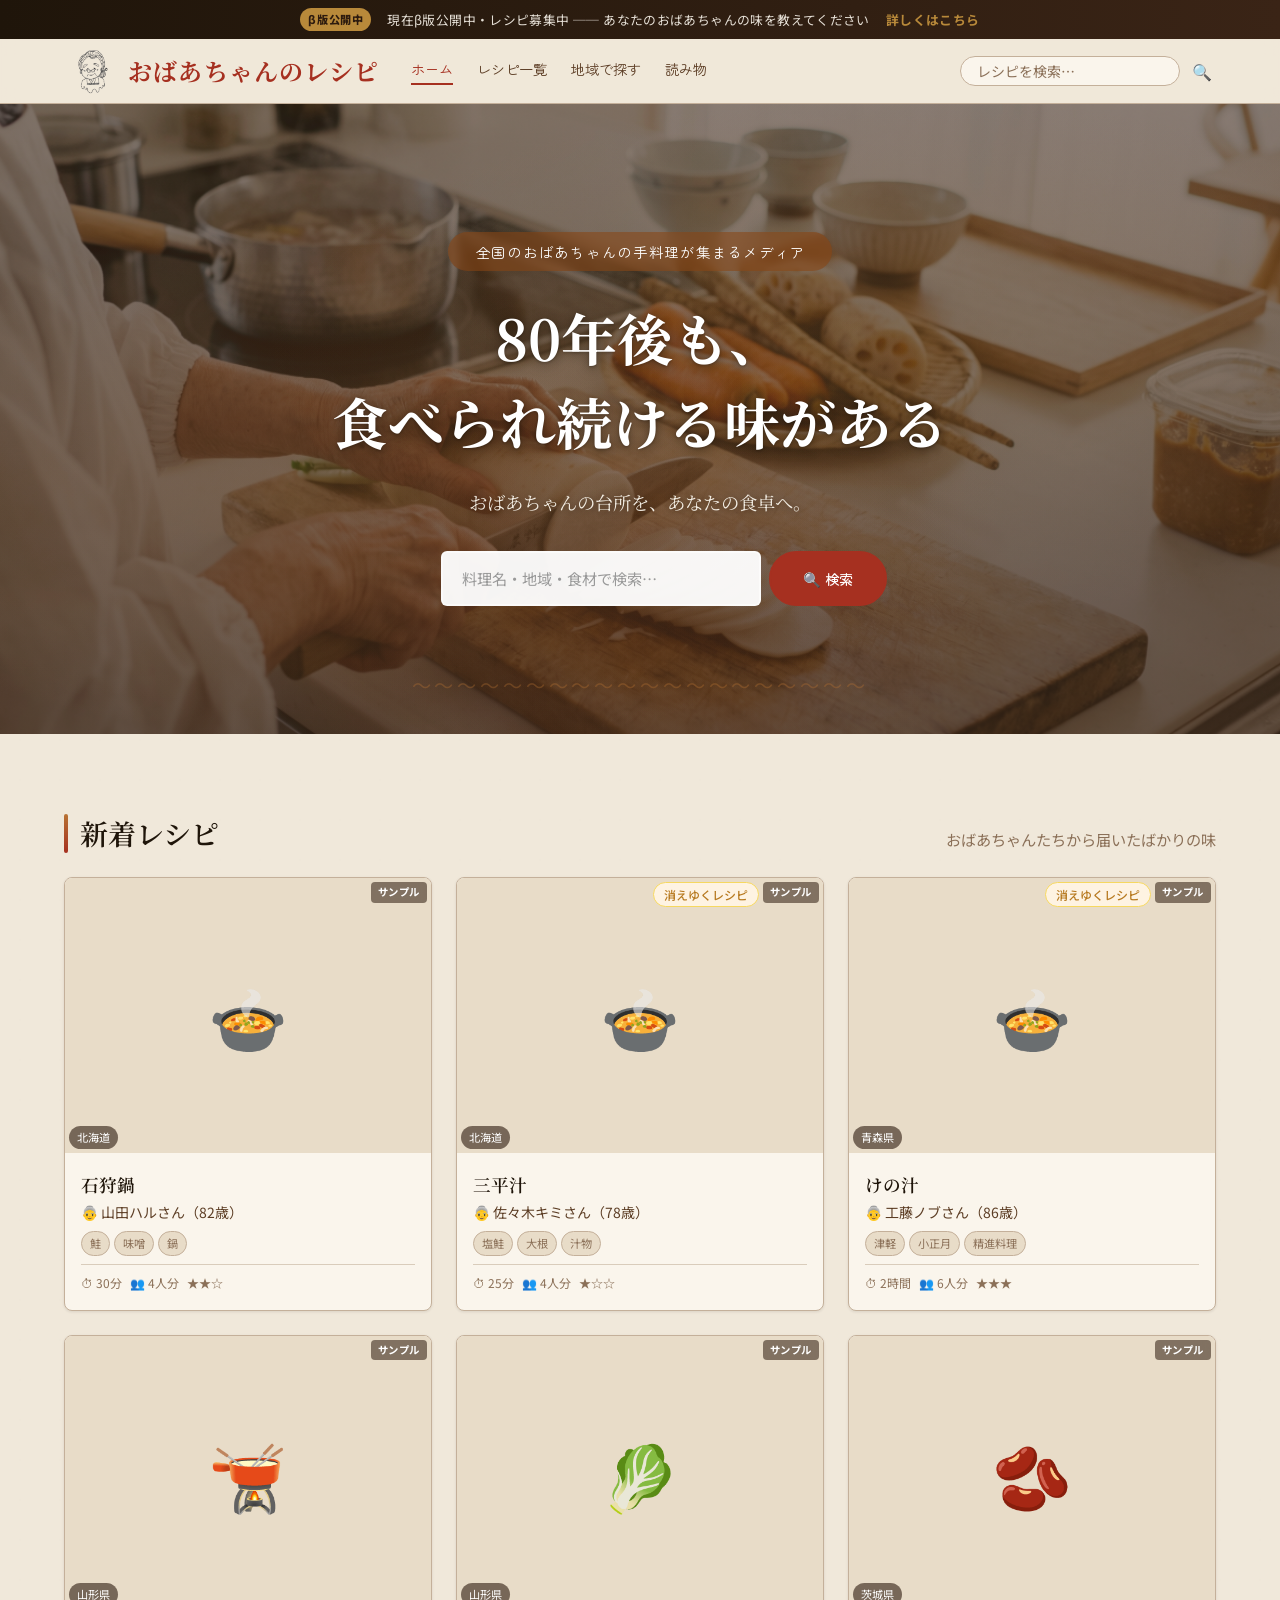
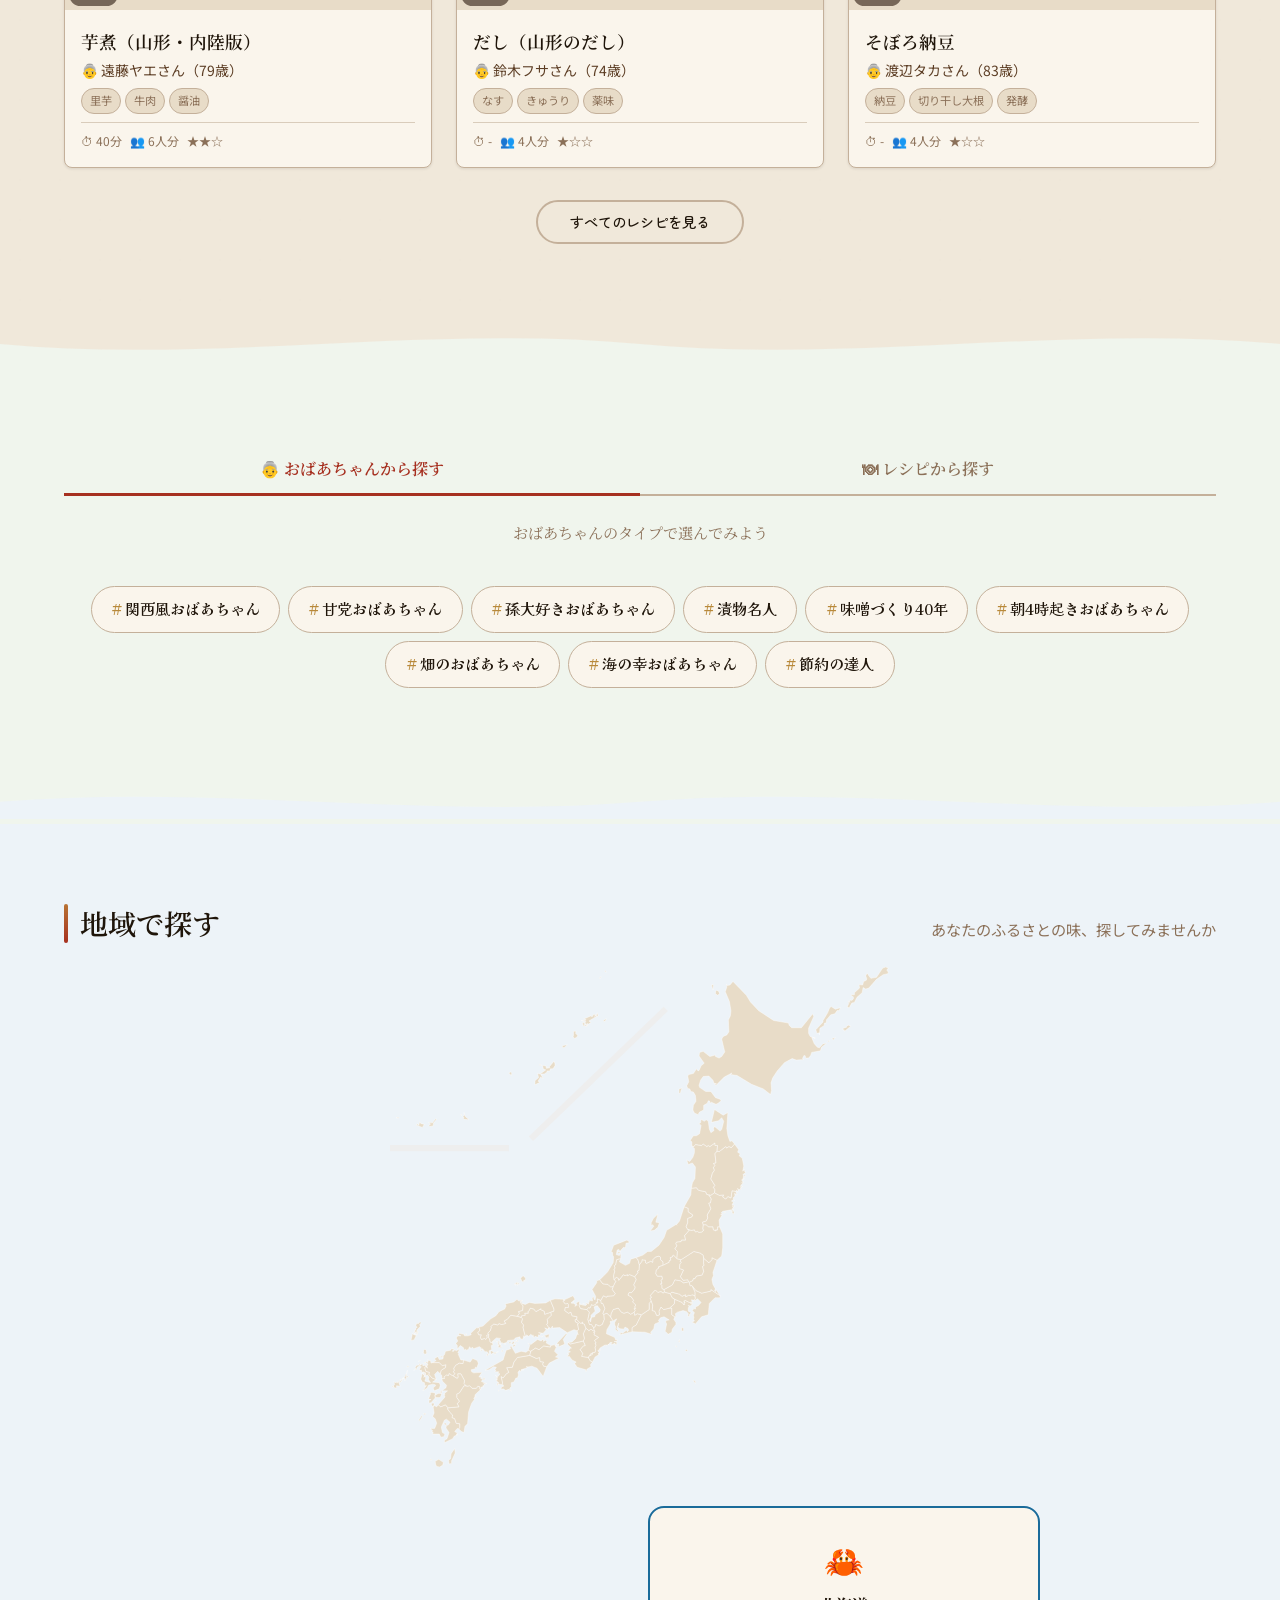
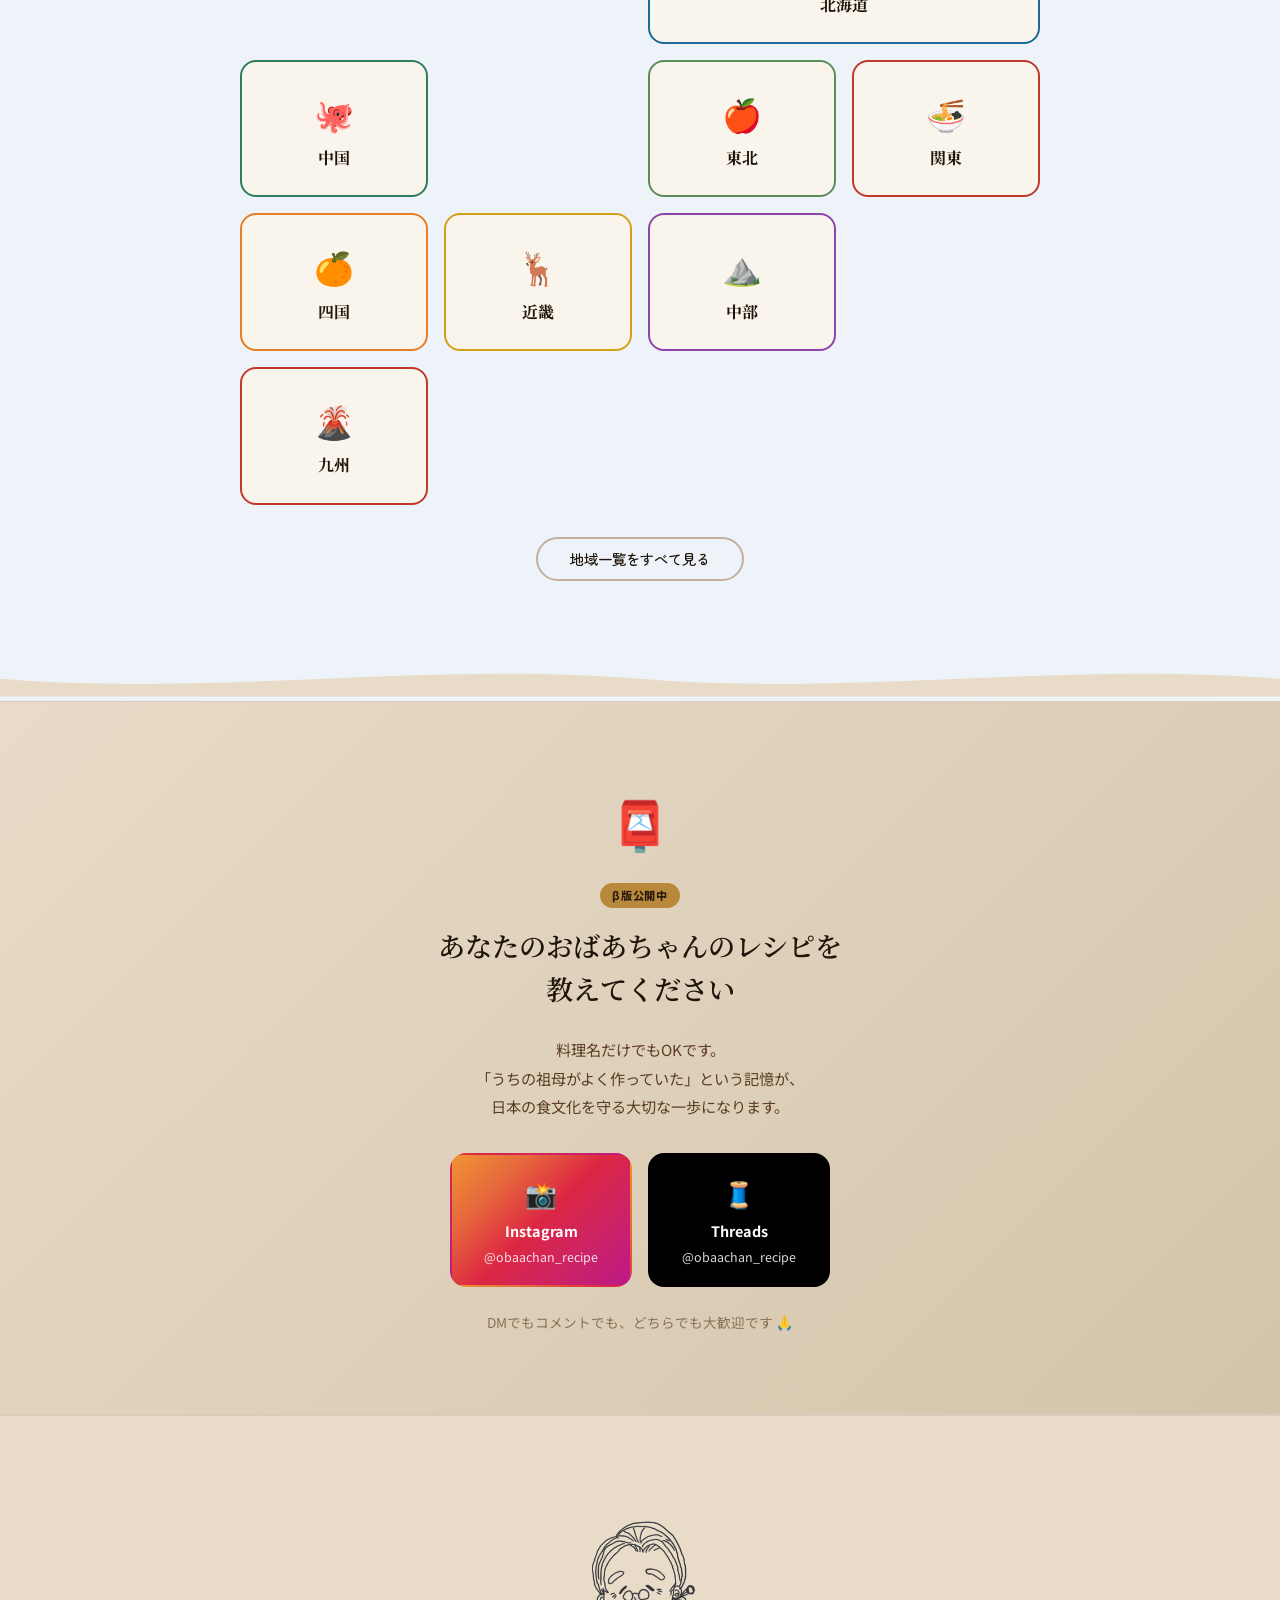
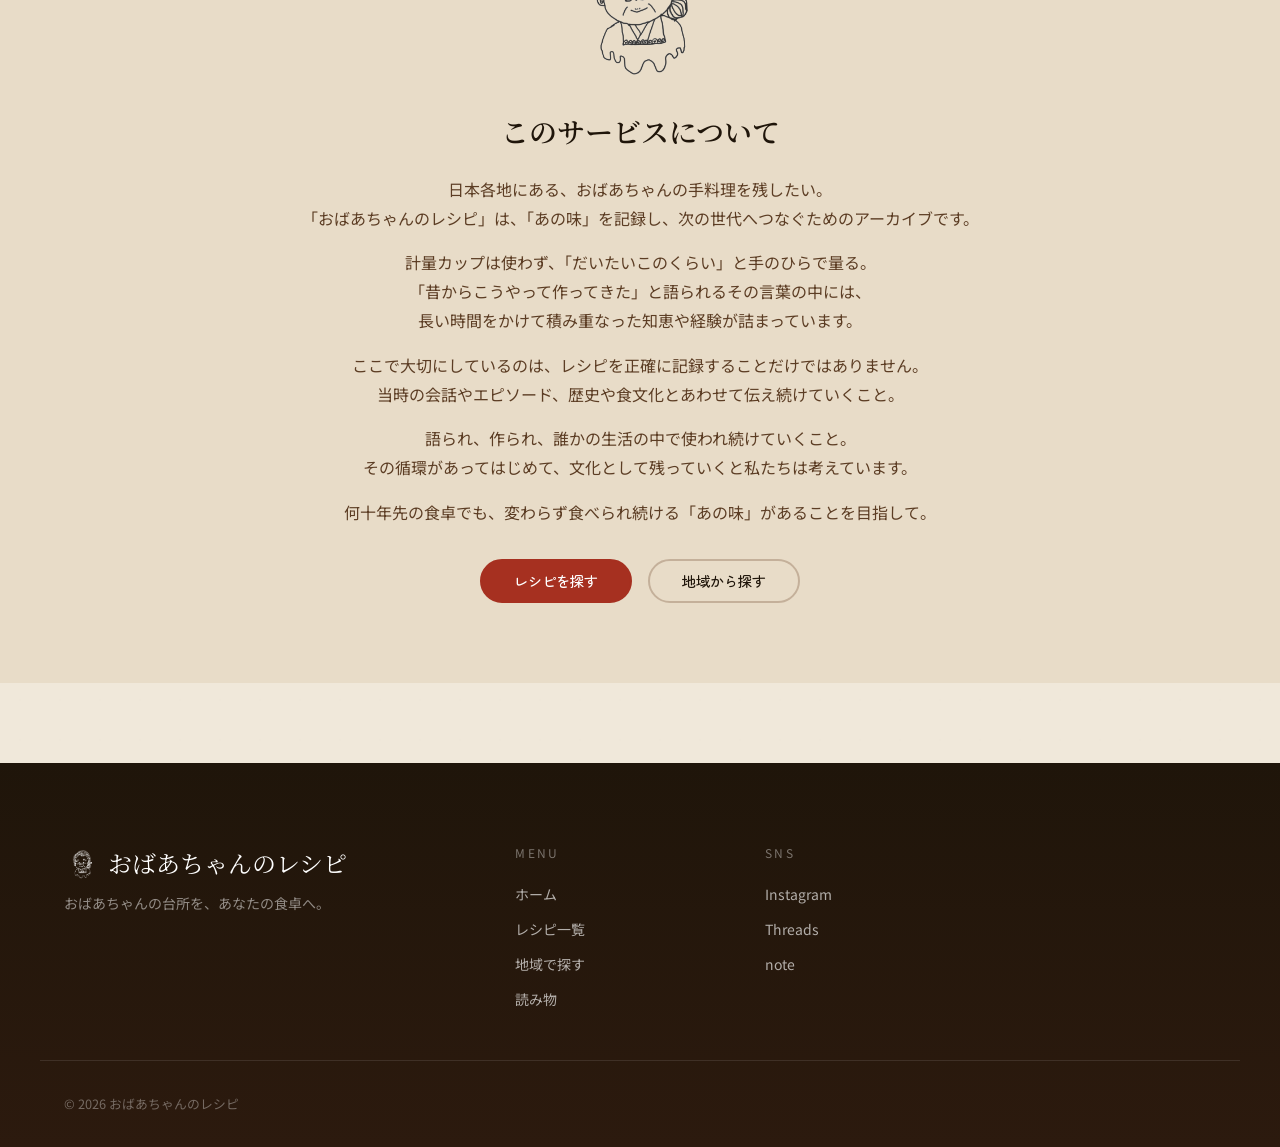
==== index.html @ 4ac9a80b "Update hero copy, OGP meta, favicon, and footer - Hero: new tagline, title, and lead text - Improved" ====
<!DOCTYPE html>
<html lang="ja">
<head>
  <meta charset="UTF-8" />
  <meta name="viewport" content="width=device-width, initial-scale=1.0" />
  <title>おばあちゃんのレシピ | おばあちゃんの台所を、あなたの食卓へ。</title>

  <!-- ファビコン（絵文字） -->
  <link rel="icon" type="image/png" href="assets/images/grandma-icon.png" />

  <!-- SEO メタタグ -->
  <meta name="description" content="全国のおばあちゃんの手料理が集まるメディア。おばあちゃんの台所を、あなたの食卓へ。" />
  <meta name="keywords" content="おばあちゃんのレシピ,郷土料理,伝統料理,家庭料理,日本料理,レシピ,石狩鍋,いも煮,じぶ煮" />
  <meta name="author" content="おばあちゃんのレシピ" />
  <link rel="canonical" href="https://www.obaachan-recipe.com/" />

  <!-- OGP メタタグ -->
  <meta property="og:title" content="おばあちゃんのレシピ | おばあちゃんの台所を、あなたの食卓へ。" />
  <meta property="og:description" content="全国のおばあちゃんの手料理が集まるメディア" />
  <meta property="og:type" content="website" />
  <meta property="og:url" content="https://www.obaachan-recipe.com/" />
  <meta property="og:locale" content="ja_JP" />
  <meta property="og:site_name" content="おばあちゃんのレシピ" />

  <!-- Twitter Card -->
  <meta name="twitter:card" content="summary_large_image" />
  <meta name="twitter:title" content="おばあちゃんのレシピ | おばあちゃんの台所を、あなたの食卓へ。" />
  <meta name="twitter:description" content="全国のおばあちゃんの手料理が集まるメディア" />
  <meta name="twitter:site" content="@obaachan_recipe" />

  <!-- Google Search Console 確認タグ -->
  <meta name="google-site-verification" content="o8CGRwi6p8d6FL8x-uHhxRCxZVuSK3pnas4yYmXAnJY" />

  <!-- Google Analytics (GA4) -->
  <script async src="https://www.googletagmanager.com/gtag/js?id=G-EVYD2MEX67"></script>
  <script>
    window.dataLayer = window.dataLayer || [];
    function gtag(){dataLayer.push(arguments);}
    gtag('js', new Date());
    gtag('config', 'G-EVYD2MEX67');
  </script>

  <!-- Google Fonts -->
  <link rel="preconnect" href="https://fonts.googleapis.com" />
  <link rel="preconnect" href="https://fonts.gstatic.com" crossorigin />
  <link
    href="https://fonts.googleapis.com/css2?family=Noto+Sans+JP:wght@300;400;500;700&family=Noto+Serif+JP:wght@400;600;700&family=Kaisei+Tokumin:wght@400;700&family=Zen+Maru+Gothic:wght@400;500;700&display=swap"
    rel="stylesheet"
  />

  <!-- スタイルシート -->
  <link rel="stylesheet" href="styles.css?v=20260326" />
</head>
<body>

  <!-- ローディング表示 -->
  <div id="loading">
    <div class="loading__icon">🍱</div>
    <p>おばあちゃんの台所から、届けます。</p>
  </div>

  <!-- SPAマウントポイント -->
  <div id="app"></div>

  <!-- アプリケーション -->
  <script type="module" src="app.js?v=20260324"></script>

</body>
</html>
---- styles.css ----
/* ============================================================
   おばあちゃんのレシピ — styles.css
   和風テーマ 完全スタイルシート
   ============================================================ */

/* ============================================================
   CSS カスタムプロパティ
   ============================================================ */
:root {
  /* カラーパレット */
  --color-bg-base:       #F0E8DA; /* 温かい羊皮紙色 */
  --color-bg-warm:       #E8DCC8; /* トースト色 */
  --color-bg-card:       #FAF5EC; /* 温かいアイボリー */
  --color-text-primary:  #1F150A; /* 深い茶黒 */
  --color-text-secondary:#5C3D24; /* 深い茶色 */
  --color-text-muted:    #8B7058; /* 温かいミュート */
  --color-accent-red:    #A63020; /* 深い弁柄色 */
  --color-accent-gold:   #B8893A; /* 銅色寄りのゴールド */
  --color-accent-green:  #4A6B3E; /* 深い若竹色 */
  --color-border:        #C4B09A; /* 温かいボーダー */
  --color-divider:       #D9CCBB; /* 温かいディバイダー */
  --color-copper:        #B87333; /* 銅鍋のアクセント色 */
  --color-bg-dark:       #3A2416; /* 木目ダークトーン */

  /* タイポグラフィ */
  --font-serif: 'Noto Serif JP', serif;
  --font-sans:  'Noto Sans JP', sans-serif;
  --font-hand:  'Kaisei Tokumin', serif;
  --font-round: 'Zen Maru Gothic', sans-serif;

  /* スペーシング */
  --space-xs:  0.25rem;
  --space-sm:  0.5rem;
  --space-md:  1rem;
  --space-lg:  1.5rem;
  --space-xl:  2rem;
  --space-2xl: 3rem;
  --space-3xl: 5rem;

  /* シャドウ */
  --shadow-sm: 0 1px 3px rgba(31, 21, 10, 0.10);
  --shadow-md: 0 4px 12px rgba(31, 21, 10, 0.15);
  --shadow-lg: 0 8px 24px rgba(31, 21, 10, 0.20);

  /* ボーダーラジウス */
  --radius-sm: 4px;
  --radius-md: 8px;
  --radius-lg: 16px;
}


/* ============================================================
   リセット・ベーススタイル
   ============================================================ */
*,
*::before,
*::after {
  box-sizing: border-box;
  margin: 0;
  padding: 0;
}

html {
  scroll-behavior: smooth;
}

body {
  background-color: var(--color-bg-base);
  background-image: url("data:image/svg+xml,%3Csvg width='40' height='40' xmlns='http://www.w3.org/2000/svg'%3E%3Cpath d='M0 0h40v40H0z' fill='none'/%3E%3Cpath d='M20 20.5a.5.5 0 110-1 .5.5 0 010 1z' fill='%23000' fill-opacity='.015'/%3E%3C/svg%3E");
  font-family: var(--font-sans);
  color: var(--color-text-primary);
  line-height: 1.7;
  -webkit-font-smoothing: antialiased;
  -moz-osx-font-smoothing: grayscale;
}

h1, h2, h3, h4 {
  font-family: var(--font-serif);
  line-height: 1.4;
  font-weight: 600;
}

a {
  color: var(--color-text-primary);
  text-decoration: none;
  transition: color 0.2s ease;
}

a:hover {
  color: var(--color-accent-red);
}

img {
  max-width: 100%;
  height: auto;
  display: block;
}

ul, ol {
  list-style: none;
}

button {
  cursor: pointer;
  font-family: var(--font-sans);
  border: none;
  background: none;
}

input, textarea, select {
  font-family: var(--font-sans);
}


/* ============================================================
   レイアウト
   ============================================================ */
.container {
  max-width: 1200px;
  margin: 0 auto;
  padding: 0 var(--space-lg);
}

.grid-2 {
  display: grid;
  grid-template-columns: repeat(2, 1fr);
  gap: var(--space-lg);
}

.grid-3 {
  display: grid;
  grid-template-columns: repeat(3, 1fr);
  gap: var(--space-lg);
}

.grid-4 {
  display: grid;
  grid-template-columns: repeat(4, 1fr);
  gap: var(--space-lg);
}

@media (max-width: 768px) {
  .grid-2,
  .grid-3,
  .grid-4 {
    grid-template-columns: 1fr;
  }

  .container {
    padding: 0 var(--space-md);
  }
}

@media (min-width: 769px) and (max-width: 1024px) {
  .grid-3,
  .grid-4 {
    grid-template-columns: repeat(2, 1fr);
  }
}


/* ============================================================
   ヘッダー
   ============================================================ */
.site-header {
  position: sticky;
  top: 0;
  z-index: 100;
  background: rgba(240, 232, 218, 0.92);
  backdrop-filter: blur(8px);
  -webkit-backdrop-filter: blur(8px);
  border-bottom: 1px solid var(--color-border);
}

.site-header__inner {
  display: flex;
  align-items: center;
  gap: var(--space-xl);
  height: 64px;
}

.site-header__logo {
  font-family: var(--font-serif);
  font-size: 1.5rem;
  font-weight: 700;
  color: var(--color-accent-red);
  white-space: nowrap;
  letter-spacing: 0.05em;
  flex-shrink: 0;
  display: flex;
  align-items: center;
}

.site-header__logo:hover {
  color: var(--color-accent-red);
  opacity: 0.85;
}

.site-header__logo-img {
  width: 56px;
  height: 56px;
  object-fit: contain;
  vertical-align: middle;
  margin-right: 8px;
}

.site-header__nav {
  display: flex;
  align-items: center;
  gap: var(--space-lg);
  flex: 1;
}

.site-header__nav a {
  font-family: var(--font-round);
  font-size: 0.9rem;
  color: var(--color-text-secondary);
  padding-bottom: 2px;
  border-bottom: 2px solid transparent;
  transition: color 0.2s ease, border-color 0.2s ease;
}

.site-header__nav a:hover,
.site-header__nav a.is-active {
  color: var(--color-accent-red);
  border-bottom-color: var(--color-accent-red);
}

.site-header__search {
  display: flex;
  align-items: center;
  gap: var(--space-sm);
  margin-left: auto;
}

.site-header__search-input {
  width: 220px;
  padding: var(--space-xs) var(--space-md);
  border: 1px solid var(--color-border);
  border-radius: 100px;
  background: var(--color-bg-card);
  font-size: 0.875rem;
  color: var(--color-text-primary);
  outline: none;
  transition: border-color 0.2s ease, box-shadow 0.2s ease;
}

.site-header__search-input::placeholder {
  color: var(--color-text-muted);
}

.site-header__search-input:focus {
  border-color: var(--color-accent-gold);
  box-shadow: 0 0 0 3px rgba(201, 168, 76, 0.15);
}

@media (max-width: 768px) {
  .site-header__nav {
    display: none;
  }

  .site-header__search-input {
    width: 160px;
  }
}


/* ============================================================
   ヒーローセクション
   ============================================================ */
.hero {
  position: relative;
  height: 70vh;
  min-height: 480px;
  display: flex;
  align-items: center;
  justify-content: center;
  text-align: center;
  background: linear-gradient(rgba(58, 36, 22, 0.6), rgba(58, 36, 22, 0.75)),
    url('assets/images/hero-bg.jpg');
  background-size: cover;
  background-position: center;
  overflow: hidden;
}

.hero::before {
  content: '';
  position: absolute;
  inset: 0;
  background-image:
    radial-gradient(ellipse at 30% 60%, rgba(184, 115, 51, 0.15) 0%, transparent 50%),
    radial-gradient(ellipse at 70% 40%, rgba(184, 137, 58, 0.12) 0%, transparent 50%),
    radial-gradient(ellipse at 50% 80%, rgba(166, 48, 32, 0.06) 0%, transparent 40%);
  pointer-events: none;
}

.hero::after {
  content: '〜〜〜〜〜〜〜〜〜〜〜〜〜〜〜〜〜〜〜〜';
  position: absolute;
  bottom: var(--space-xl);
  left: 50%;
  transform: translateX(-50%);
  font-size: 1.2rem;
  color: var(--color-copper);
  opacity: 0.35;
  letter-spacing: 0.2em;
  white-space: nowrap;
  overflow: hidden;
  width: 100%;
  text-align: center;
}

.hero__content {
  position: relative;
  z-index: 1;
  padding: var(--space-xl);
}

.hero__eyebrow {
  font-family: var(--font-round);
  font-size: 0.8rem;
  letter-spacing: 0.3em;
  color: var(--color-copper);
  margin-bottom: var(--space-md);
  text-transform: uppercase;
}

.hero__title {
  font-family: var(--font-serif);
  font-size: clamp(2rem, 5vw, 3.5rem);
  font-weight: 700;
  color: #fff;
  line-height: 1.5;
  margin-bottom: var(--space-lg);
  text-shadow: 0 2px 12px rgba(31, 21, 10, 0.6), 0 1px 3px rgba(0, 0, 0, 0.3);
}

.hero__title span {
  color: #E8A87C;
}

.hero__subtitle {
  display: inline-block;
  font-family: var(--font-round);
  font-size: 0.9rem;
  color: #fff;
  letter-spacing: 0.12em;
  text-indent: 0.12em;
  margin-bottom: var(--space-lg);
  padding: 0.5em 1.8em;
  background: rgba(139, 69, 19, 0.55);
  border-radius: 999px;
  backdrop-filter: blur(4px);
}

.hero__lead {
  font-family: var(--font-serif);
  font-size: 1.15rem;
  color: rgba(250, 245, 236, 0.95);
  margin-bottom: var(--space-xl);
  text-shadow: 0 1px 6px rgba(31, 21, 10, 0.5);
}

.hero__search {
  display: flex;
  justify-content: center;
  gap: var(--space-sm);
  padding-left: 3rem;
}

.hero__search-input {
  width: 320px;
  padding: 0.85rem 1.2rem;
  font-size: 1rem;
  border: 2px solid rgba(255, 255, 255, 0.6);
  border-radius: 6px;
  background: rgba(255, 255, 255, 0.95);
  outline: none;
}

.hero__search-input::placeholder {
  color: #999;
  font-size: 0.95rem;
}

.hero__search-btn {
  padding: 0.85rem 2rem;
  font-size: 1rem;
  white-space: nowrap;
}

.hero__cta {
  display: flex;
  gap: var(--space-md);
  justify-content: center;
  flex-wrap: wrap;
}

@media (max-width: 768px) {
  .hero {
    height: auto;
    min-height: 60vh;
    padding: var(--space-3xl) 0 var(--space-2xl);
  }
}


/* ============================================================
   レシピカード
   ============================================================ */
.recipe-card {
  background: var(--color-bg-card);
  border: 1px solid var(--color-border);
  border-radius: var(--radius-md);
  overflow: hidden;
  box-shadow: var(--shadow-sm);
  transition: transform 0.2s ease, box-shadow 0.2s ease;
  cursor: pointer;
}

.recipe-card:hover {
  transform: translateY(-4px);
  box-shadow: var(--shadow-md), 0 0 0 1px var(--color-copper);
}

.recipe-card__image {
  width: 100%;
  aspect-ratio: 4 / 3;
  object-fit: cover;
  background: var(--color-bg-warm);
}

.recipe-card__image-placeholder {
  width: 100%;
  aspect-ratio: 4 / 3;
  background: linear-gradient(135deg, #E8DCC8 0%, #D4C4AB 100%);
  display: flex;
  align-items: center;
  justify-content: center;
  font-size: 3rem;
}

.recipe-card__body {
  padding: var(--space-md);
}

.recipe-card__badges {
  position: absolute;
  top: var(--space-xs);
  right: var(--space-xs);
  display: flex;
  gap: var(--space-xs);
  flex-wrap: wrap;
  align-items: flex-start;
}

.recipe-card__region {
  font-size: 0.75rem;
  color: var(--color-text-muted);
  letter-spacing: 0.05em;
}

.recipe-card__title {
  font-family: var(--font-serif);
  font-size: 1.1rem;
  font-weight: 600;
  margin: var(--space-xs) 0;
  line-height: 1.4;
}

.recipe-card__grandmother {
  font-size: 0.875rem;
  color: var(--color-text-secondary);
}

.recipe-card__meta {
  display: flex;
  gap: var(--space-sm);
  font-size: 0.75rem;
  color: var(--color-text-muted);
  margin-top: var(--space-sm);
  padding-top: var(--space-sm);
  border-top: 1px solid var(--color-divider);
  flex-wrap: wrap;
}

.recipe-card__meta-item {
  display: flex;
  align-items: center;
  gap: 2px;
}


/* ============================================================
   バッジ・タグ
   ============================================================ */
.badge {
  display: inline-block;
  padding: 2px 10px;
  border-radius: 100px;
  font-size: 0.75rem;
  font-weight: 500;
  line-height: 1.6;
}

.badge--endangered {
  background: #FEF3E2;
  color: #B7791F;
  border: 1px solid #F6D860;
}

.badge--featured {
  background: #FEE2E2;
  color: var(--color-accent-red);
  border: 1px solid #FECACA;
}

.badge--region {
  background: var(--color-bg-warm);
  color: var(--color-text-secondary);
  border: 1px solid var(--color-border);
}

.badge--season {
  background: #ECFDF5;
  color: var(--color-accent-green);
  border: 1px solid #A7F3D0;
}


/* ============================================================
   フィルターバー
   ============================================================ */
.filter-bar {
  display: flex;
  gap: var(--space-sm);
  flex-wrap: wrap;
  align-items: center;
  padding: var(--space-md) 0;
}

.filter-bar__label {
  font-size: 0.8rem;
  color: var(--color-text-muted);
  margin-right: var(--space-xs);
  white-space: nowrap;
}

.filter-btn {
  padding: var(--space-xs) var(--space-md);
  border-radius: 100px;
  border: 1px solid var(--color-border);
  background: var(--color-bg-card);
  color: var(--color-text-secondary);
  font-size: 0.85rem;
  font-family: var(--font-sans);
  cursor: pointer;
  transition: background 0.15s ease, color 0.15s ease, border-color 0.15s ease;
  white-space: nowrap;
}

.filter-btn:hover {
  border-color: var(--color-accent-red);
  color: var(--color-accent-red);
}

.filter-btn.is-active {
  background: var(--color-accent-red);
  color: #fff;
  border-color: var(--color-accent-red);
}


/* ============================================================
   セクションタイトル
   ============================================================ */
.section-title {
  font-family: var(--font-serif);
  font-size: 1.75rem;
  position: relative;
  padding-left: var(--space-md);
  margin-bottom: var(--space-lg);
}

.section-title::before {
  content: '';
  position: absolute;
  left: 0;
  top: 0;
  bottom: 0;
  width: 4px;
  background: linear-gradient(180deg, var(--color-copper), var(--color-accent-red));
  border-radius: 2px;
}

.section-title__sub {
  display: block;
  font-family: var(--font-sans);
  font-size: 0.85rem;
  font-weight: 400;
  color: var(--color-text-muted);
  margin-top: var(--space-xs);
  letter-spacing: 0.1em;
}

.section-header {
  display: flex;
  align-items: flex-end;
  justify-content: space-between;
  margin-bottom: var(--space-lg);
  gap: var(--space-md);
}

.section-header .section-title {
  margin-bottom: 0;
}

.section-link {
  font-size: 0.875rem;
  color: var(--color-accent-red);
  white-space: nowrap;
  border-bottom: 1px solid transparent;
  transition: border-color 0.2s;
}

.section-link:hover {
  color: var(--color-accent-red);
  border-bottom-color: var(--color-accent-red);
}


/* ============================================================
   レシピ詳細
   ============================================================ */
.recipe-detail {
  max-width: 860px;
  margin: 0 auto;
}

.recipe-detail__hero {
  width: 100%;
  max-height: 60vh;
  object-fit: cover;
  border-radius: var(--radius-md);
  margin-bottom: var(--space-xl);
}

.recipe-detail__hero-placeholder {
  width: 100%;
  max-height: 60vh;
  height: 400px;
  background: var(--color-bg-warm);
  border-radius: var(--radius-md);
  display: flex;
  align-items: center;
  justify-content: center;
  font-size: 5rem;
  margin-bottom: var(--space-xl);
}

.recipe-detail__header {
  margin-bottom: var(--space-xl);
}

.recipe-detail__region {
  font-size: 0.85rem;
  color: var(--color-text-muted);
  letter-spacing: 0.1em;
  margin-bottom: var(--space-sm);
}

.recipe-detail__title {
  font-family: var(--font-serif);
  font-size: clamp(1.75rem, 4vw, 2.5rem);
  line-height: 1.3;
  margin-bottom: var(--space-sm);
}

.recipe-detail__grandmother {
  font-size: 1rem;
  color: var(--color-text-secondary);
  margin-bottom: var(--space-md);
}

.recipe-detail__meta {
  display: flex;
  gap: var(--space-lg);
  font-size: 0.875rem;
  color: var(--color-text-muted);
  padding: var(--space-md) 0;
  border-top: 1px solid var(--color-divider);
  border-bottom: 1px solid var(--color-divider);
  flex-wrap: wrap;
}

.recipe-detail__story {
  background: linear-gradient(135deg, #E8DCC8 0%, #F0E8DA 100%);
  border-radius: var(--radius-md);
  border-left: 3px solid var(--color-copper);
  padding: var(--space-xl);
  margin: var(--space-2xl) 0;
  font-family: var(--font-serif);
  font-size: 1.05rem;
  line-height: 2;
  color: var(--color-text-secondary);
  position: relative;
}

.recipe-detail__story::before {
  content: '◆ おばあちゃんのお話';
  display: block;
  font-family: var(--font-sans);
  font-size: 0.8rem;
  letter-spacing: 0.15em;
  color: var(--color-accent-gold);
  margin-bottom: var(--space-md);
}

.recipe-detail__ingredients {
  margin: var(--space-2xl) 0;
}

.recipe-detail__ingredients table {
  width: 100%;
  border-collapse: collapse;
}

.recipe-detail__ingredients th {
  text-align: left;
  font-family: var(--font-sans);
  font-size: 0.8rem;
  letter-spacing: 0.1em;
  color: var(--color-text-muted);
  padding: var(--space-sm) var(--space-md);
  border-bottom: 2px solid var(--color-border);
  background: var(--color-bg-warm);
}

.recipe-detail__ingredients td {
  padding: var(--space-sm) var(--space-md);
  border-bottom: 1px solid var(--color-divider);
  font-size: 0.95rem;
}

.recipe-detail__ingredients tr:last-child td {
  border-bottom: none;
}

.recipe-detail__ingredients td:last-child {
  color: var(--color-text-secondary);
  text-align: right;
}

.recipe-detail__steps {
  margin: var(--space-2xl) 0;
  counter-reset: step-counter;
}

.recipe-detail__step {
  display: flex;
  gap: var(--space-lg);
  margin-bottom: var(--space-xl);
  align-items: flex-start;
}

.recipe-detail__step::before {
  counter-increment: step-counter;
  content: counter(step-counter);
  display: flex;
  align-items: center;
  justify-content: center;
  width: 2rem;
  height: 2rem;
  border-radius: 50%;
  background: var(--color-accent-red);
  color: #fff;
  font-family: var(--font-serif);
  font-weight: 700;
  font-size: 0.9rem;
  flex-shrink: 0;
  margin-top: 2px;
}

.recipe-detail__step-content {
  flex: 1;
  font-size: 1rem;
  line-height: 1.9;
}

.recipe-detail__grandma-note {
  background: #FFFBEB;
  border-left: 4px solid var(--color-accent-gold);
  border-radius: 0 var(--radius-md) var(--radius-md) 0;
  padding: var(--space-lg) var(--space-xl);
  margin: var(--space-2xl) 0;
}

.recipe-detail__grandma-note-title {
  font-family: var(--font-sans);
  font-size: 0.85rem;
  letter-spacing: 0.1em;
  color: var(--color-accent-gold);
  margin-bottom: var(--space-sm);
}

.recipe-detail__grandma-note p {
  font-family: var(--font-hand);
  font-size: 1.05rem;
  line-height: 2;
  color: var(--color-text-secondary);
}


/* ============================================================
   地域マップセクション
   ============================================================ */
.region-grid {
  display: grid;
  grid-template-columns: repeat(4, 1fr);
  gap: var(--space-md);
  margin: var(--space-2xl) 0;
}

.region-card {
  border-radius: var(--radius-md);
  overflow: hidden;
  cursor: pointer;
  transition: transform 0.2s ease, box-shadow 0.2s ease;
  box-shadow: var(--shadow-sm);
  border: 1px solid var(--color-border);
}

.region-card:hover {
  transform: translateY(-3px);
  box-shadow: var(--shadow-md);
}

.region-card__band {
  height: 6px;
}

.region-card__body {
  background: var(--color-bg-card);
  padding: var(--space-md);
  text-align: center;
}

.region-card__name {
  font-family: var(--font-serif);
  font-size: 1rem;
  margin-bottom: var(--space-xs);
}

.region-card__count {
  font-size: 0.75rem;
  color: var(--color-text-muted);
}

/* 各地方カラー帯 */
.region-card--hokkaido  .region-card__band { background: #4A90D9; }
.region-card--tohoku    .region-card__band { background: #5B7B4F; }
.region-card--kanto     .region-card__band { background: #C0392B; }
.region-card--chubu     .region-card__band { background: #C9A84C; }
.region-card--kinki     .region-card__band { background: #8B5CF6; }
.region-card--chugoku   .region-card__band { background: #D97706; }
.region-card--shikoku   .region-card__band { background: #0891B2; }
.region-card--kyushu    .region-card__band { background: #DB2777; }

@media (max-width: 768px) {
  .region-grid {
    grid-template-columns: repeat(2, 1fr);
  }
}

@media (max-width: 480px) {
  .region-grid {
    grid-template-columns: repeat(2, 1fr);
    gap: var(--space-sm);
  }
}


/* ============================================================
   フッター
   ============================================================ */
.site-footer {
  background: linear-gradient(180deg, #1F150A 0%, #2C1A0E 100%);
  color: rgba(255, 255, 255, 0.75);
  padding: var(--space-3xl) 0 var(--space-xl);
  margin-top: var(--space-3xl);
}

.site-footer__logo {
  font-family: var(--font-serif);
  font-size: 1.5rem;
  color: #fff;
  margin-bottom: var(--space-sm);
  display: flex;
  align-items: center;
  gap: 0.5rem;
}

.site-footer__logo-img {
  width: 36px;
  height: 36px;
  object-fit: contain;
  filter: invert(1) brightness(2);
}

.site-footer__tagline {
  font-size: 0.875rem;
  color: rgba(255, 255, 255, 0.5);
  margin-bottom: var(--space-2xl);
}

.site-footer__grid {
  display: grid;
  grid-template-columns: 2fr 1fr 1fr 1fr;
  gap: var(--space-2xl);
  padding-bottom: var(--space-2xl);
  border-bottom: 1px solid rgba(255, 255, 255, 0.1);
}

.site-footer__heading {
  font-family: var(--font-sans);
  font-size: 0.75rem;
  letter-spacing: 0.2em;
  color: rgba(255, 255, 255, 0.4);
  margin-bottom: var(--space-md);
}

.site-footer__links {
  display: flex;
  flex-direction: column;
  gap: var(--space-sm);
}

.site-footer__links a {
  font-size: 0.875rem;
  color: rgba(255, 255, 255, 0.65);
  transition: color 0.2s ease;
}

.site-footer__links a:hover {
  color: #fff;
}

.site-footer__bottom {
  display: flex;
  justify-content: space-between;
  align-items: center;
  padding-top: var(--space-xl);
  font-size: 0.8rem;
  color: rgba(255, 255, 255, 0.35);
  flex-wrap: wrap;
  gap: var(--space-md);
}

@media (max-width: 768px) {
  .site-footer__grid {
    grid-template-columns: 1fr 1fr;
    gap: var(--space-xl);
  }

  .site-footer__bottom {
    flex-direction: column;
    text-align: center;
  }
}


/* ============================================================
   ローディング
   ============================================================ */
#loading {
  position: fixed;
  inset: 0;
  background: var(--color-bg-base);
  display: flex;
  align-items: center;
  justify-content: center;
  flex-direction: column;
  z-index: 9999;
  transition: opacity 0.4s ease;
}

#loading.is-hidden {
  opacity: 0;
  pointer-events: none;
}

.loading__icon {
  font-size: 3.5rem;
  animation: loadingPulse 1.6s ease-in-out infinite;
}

#loading p {
  font-family: var(--font-serif);
  color: var(--color-text-secondary);
  margin-top: var(--space-md);
  font-size: 1rem;
  letter-spacing: 0.1em;
}

@keyframes loadingPulse {
  0%, 100% { transform: scale(1); opacity: 1; }
  50% { transform: scale(1.08); opacity: 0.7; }
}


/* ============================================================
   ページトランジション
   ============================================================ */
#app {
  animation: fadeIn 0.3s ease;
}

@keyframes fadeIn {
  from { opacity: 0; }
  to   { opacity: 1; }
}

.page {
  min-height: calc(100vh - 64px);
  padding: var(--space-2xl) 0;
}

.page-enter {
  animation: pageEnter 0.25s ease forwards;
}

@keyframes pageEnter {
  from {
    opacity: 0;
    transform: translateY(8px);
  }
  to {
    opacity: 1;
    transform: translateY(0);
  }
}


/* ============================================================
   ボタン
   ============================================================ */
.btn {
  display: inline-flex;
  align-items: center;
  justify-content: center;
  gap: var(--space-xs);
  padding: var(--space-sm) var(--space-xl);
  border-radius: 100px;
  font-family: var(--font-round);
  font-size: 0.9rem;
  font-weight: 500;
  cursor: pointer;
  transition: background 0.2s ease, color 0.2s ease, border-color 0.2s ease, box-shadow 0.2s ease, transform 0.15s ease;
  text-decoration: none;
  border: 2px solid transparent;
  white-space: nowrap;
}

.btn:active {
  transform: scale(0.97);
}

.btn--primary {
  background: var(--color-accent-red);
  color: #fff;
  border-color: var(--color-accent-red);
}

.btn--primary:hover {
  background: #a93226;
  border-color: #a93226;
  color: #fff;
  box-shadow: 0 4px 12px rgba(192, 57, 43, 0.3);
}

.btn--outline {
  background: transparent;
  color: var(--color-text-primary);
  border-color: var(--color-border);
}

.btn--outline:hover {
  border-color: var(--color-accent-red);
  color: var(--color-accent-red);
}

.btn--gold {
  background: var(--color-accent-gold);
  color: #fff;
  border-color: var(--color-accent-gold);
}

.btn--gold:hover {
  background: #b8933e;
  border-color: #b8933e;
  color: #fff;
}

.btn--sm {
  padding: 4px var(--space-md);
  font-size: 0.8rem;
}

.btn--lg {
  padding: var(--space-md) var(--space-2xl);
  font-size: 1rem;
}


/* ============================================================
   ユーティリティクラス
   ============================================================ */

/* テキスト配置 */
.text-center { text-align: center; }
.text-right  { text-align: right; }
.text-left   { text-align: left; }

/* テキスト色 */
.text-primary   { color: var(--color-text-primary); }
.text-secondary { color: var(--color-text-secondary); }
.text-muted     { color: var(--color-text-muted); }
.text-red       { color: var(--color-accent-red); }
.text-gold      { color: var(--color-accent-gold); }
.text-green     { color: var(--color-accent-green); }

/* フォント */
.font-serif { font-family: var(--font-serif); }
.font-sans  { font-family: var(--font-sans); }
.font-hand  { font-family: var(--font-hand); }

/* マージントップ */
.mt-xs  { margin-top: var(--space-xs); }
.mt-sm  { margin-top: var(--space-sm); }
.mt-md  { margin-top: var(--space-md); }
.mt-lg  { margin-top: var(--space-lg); }
.mt-xl  { margin-top: var(--space-xl); }
.mt-2xl { margin-top: var(--space-2xl); }
.mt-3xl { margin-top: var(--space-3xl); }

/* マージンボトム */
.mb-xs  { margin-bottom: var(--space-xs); }
.mb-sm  { margin-bottom: var(--space-sm); }
.mb-md  { margin-bottom: var(--space-md); }
.mb-lg  { margin-bottom: var(--space-lg); }
.mb-xl  { margin-bottom: var(--space-xl); }
.mb-2xl { margin-bottom: var(--space-2xl); }
.mb-3xl { margin-bottom: var(--space-3xl); }

/* パディング */
.py-md { padding-top: var(--space-md); padding-bottom: var(--space-md); }
.py-lg { padding-top: var(--space-lg); padding-bottom: var(--space-lg); }
.py-xl { padding-top: var(--space-xl); padding-bottom: var(--space-xl); }
.py-2xl { padding-top: var(--space-2xl); padding-bottom: var(--space-2xl); }

/* 表示 */
.d-flex   { display: flex; }
.d-grid   { display: grid; }
.d-block  { display: block; }
.d-none   { display: none; }

/* Flexbox補助 */
.flex-center  { display: flex; align-items: center; justify-content: center; }
.flex-between { display: flex; align-items: center; justify-content: space-between; }
.flex-wrap    { flex-wrap: wrap; }
.gap-sm       { gap: var(--space-sm); }
.gap-md       { gap: var(--space-md); }
.gap-lg       { gap: var(--space-lg); }

/* 幅 */
.w-full  { width: 100%; }

/* 区切り線 */
.divider {
  border: none;
  border-top: 1px solid var(--color-divider);
  margin: var(--space-xl) 0;
}

.divider--ornament {
  position: relative;
  border-top: 1px solid var(--color-border);
  margin: var(--space-2xl) 0;
  text-align: center;
}

.divider--ornament::after {
  content: '◈';
  position: absolute;
  top: 50%;
  left: 50%;
  transform: translate(-50%, -50%);
  background: var(--color-bg-base);
  color: var(--color-accent-gold);
  padding: 0 var(--space-sm);
  font-size: 1.1rem;
}

/* スクリーンリーダー専用 */
.sr-only {
  position: absolute;
  width: 1px;
  height: 1px;
  padding: 0;
  margin: -1px;
  overflow: hidden;
  clip: rect(0, 0, 0, 0);
  white-space: nowrap;
  border-width: 0;
}

/* カード補助 */
.card {
  background: var(--color-bg-card);
  border: 1px solid var(--color-border);
  border-radius: var(--radius-md);
  padding: var(--space-lg);
  box-shadow: var(--shadow-sm);
}

/* 空状態 */
.empty-state {
  text-align: center;
  padding: var(--space-3xl) var(--space-lg);
  color: var(--color-text-muted);
}

.empty-state__icon {
  font-size: 4rem;
  margin-bottom: var(--space-md);
}

.empty-state__title {
  font-family: var(--font-serif);
  font-size: 1.25rem;
  color: var(--color-text-secondary);
  margin-bottom: var(--space-sm);
}

/* ============================================================
   追加: レシピカード補完
   ============================================================ */
.recipe-card__link {
  display: block;
  text-decoration: none;
  color: inherit;
  height: 100%;
}

.recipe-card__thumb {
  position: relative;
  width: 100%;
  aspect-ratio: 4 / 3;
  overflow: hidden;
  background: var(--color-bg-warm);
}

.recipe-card__thumb img.recipe-card__image {
  width: 100%;
  height: 100%;
  object-fit: cover;
}

.recipe-card__region-badge {
  position: absolute;
  bottom: var(--space-xs);
  left: var(--space-xs);
  background: rgba(44,26,14,0.6);
  color: #fff;
  font-size: 0.7rem;
  padding: 2px 8px;
  border-radius: 100px;
}

.recipe-card__tag {
  display: inline-block;
  font-size: 0.7rem;
  padding: 2px 8px;
  border-radius: 100px;
  background: var(--color-bg-warm);
  color: var(--color-text-muted);
  border: 1px solid var(--color-border);
  margin: 2px 2px 0 0;
}

.recipe-card__tags {
  margin: var(--space-xs) 0;
  display: flex;
  flex-wrap: wrap;
  gap: 2px;
}

/* ============================================================
   追加: レシピグリッド
   ============================================================ */
.recipe-grid {
  display: grid;
  gap: var(--space-lg);
}

.recipe-grid--3 {
  grid-template-columns: repeat(3, 1fr);
}

.recipe-grid--4 {
  grid-template-columns: repeat(4, 1fr);
}

@media (max-width: 1024px) {
  .recipe-grid--3,
  .recipe-grid--4 {
    grid-template-columns: repeat(2, 1fr);
  }
}

@media (max-width: 600px) {
  .recipe-grid--3,
  .recipe-grid--4 {
    grid-template-columns: 1fr;
  }
}

/* ============================================================
   追加: セクション共通
   ============================================================ */
.section-subtitle {
  color: var(--color-text-muted);
  font-size: 0.95rem;
  margin-top: var(--space-xs);
}

.section-footer {
  text-align: center;
  margin-top: var(--space-xl);
}

/* ============================================================
   追加: ホームページセクション
   ============================================================ */
.home__endangered {
  background: linear-gradient(135deg, #F5E6CC 0%, #EDD8B8 100%);
  border-top: 3px solid var(--color-copper);
  border-bottom: 1px solid var(--color-border);
  padding: var(--space-2xl) 0;
}

.home__endangered .container {
  max-width: 1200px;
  margin: 0 auto;
  padding: 0 var(--space-lg);
}

.section-header--endangered .section-title--endangered {
  color: var(--color-accent-red);
}

.home__latest,
.home__regions,
.home__about {
  padding: var(--space-3xl) 0;
}

.home__about {
  background: var(--color-bg-warm);
  border-top: 1px solid var(--color-divider);
}

.about-block {
  max-width: 720px;
  margin: 0 auto;
  text-align: center;
}

.about-block__deco {
  font-size: 3rem;
  margin-bottom: var(--space-md);
  text-align: center;
}

.about-block__deco-img {
  width: 200px;
  height: 200px;
  object-fit: contain;
  display: block;
  margin: 0 auto;
}

.about-block__title {
  font-family: var(--font-serif);
  font-size: 1.75rem;
  margin-bottom: var(--space-lg);
}

.about-block__text {
  color: var(--color-text-secondary);
  line-height: 1.8;
  margin-bottom: var(--space-md);
}

.about-block__cta {
  display: flex;
  gap: var(--space-md);
  justify-content: center;
  margin-top: var(--space-xl);
  flex-wrap: wrap;
}

/* ============================================================
   追加: 地域ボタン
   ============================================================ */
.region-btn {
  display: flex;
  flex-direction: column;
  align-items: center;
  justify-content: center;
  padding: var(--space-md);
  background: var(--color-bg-card);
  border: 2px solid var(--region-color, var(--color-border));
  border-radius: var(--radius-md);
  text-decoration: none;
  color: var(--color-text-primary);
  transition: transform 0.2s, box-shadow 0.2s;
  text-align: center;
  gap: var(--space-xs);
}

.region-btn:hover {
  transform: translateY(-3px);
  box-shadow: var(--shadow-md);
  background: var(--region-color, var(--color-bg-warm));
  color: #fff;
}

.region-btn__icon {
  font-size: 1.5rem;
}

.region-btn__name {
  font-family: var(--font-serif);
  font-size: 0.95rem;
  font-weight: 600;
}

.region-btn__count {
  font-size: 0.75rem;
  color: var(--color-text-muted);
}

/* ============================================================
   追加: ヘッダー検索ボタン
   ============================================================ */
.header__search-btn {
  background: none;
  border: none;
  cursor: pointer;
  font-size: 1rem;
  padding: var(--space-xs);
  color: var(--color-text-secondary);
}

/* ============================================================
   追加: レシピ詳細ページ
   ============================================================ */
.detail__hero {
  position: relative;
  width: 100%;
  max-height: 55vh;
  min-height: 280px;
  overflow: hidden;
  background: #EDE5D8;
}

.detail__hero-img {
  width: 100%;
  height: 55vh;
  min-height: 280px;
  object-fit: cover;
  display: block;
}

.detail__hero-overlay {
  position: absolute;
  inset: 0;
  background: linear-gradient(to bottom, transparent 50%, rgba(44,26,14,0.3) 100%);
}

.detail__info {
  padding: var(--space-xl) 0;
  border-bottom: 1px solid var(--color-divider);
}

.detail__badges {
  display: flex;
  gap: var(--space-sm);
  flex-wrap: wrap;
  margin-bottom: var(--space-md);
}

.detail__title {
  font-family: var(--font-serif);
  font-size: 2rem;
  line-height: 1.3;
  margin-bottom: var(--space-lg);
}

.detail__grandmother {
  display: flex;
  align-items: flex-start;
  gap: var(--space-md);
  background: var(--color-bg-warm);
  border-radius: var(--radius-md);
  padding: var(--space-md) var(--space-lg);
  margin-bottom: var(--space-lg);
}

.grandmother-icon {
  font-size: 2.5rem;
  flex-shrink: 0;
}

.grandmother-info__name {
  font-family: var(--font-serif);
  font-size: 1.1rem;
  font-weight: 600;
  margin-bottom: 4px;
}

.grandmother-info__place {
  font-size: 0.875rem;
  color: var(--color-text-muted);
  margin-bottom: var(--space-xs);
}

.grandmother-info__message {
  font-family: var(--font-hand);
  font-size: 1rem;
  color: var(--color-text-secondary);
  line-height: 1.6;
  border-left: 3px solid var(--color-accent-gold);
  padding-left: var(--space-sm);
  margin-top: var(--space-xs);
}

.detail__meta {
  display: flex;
  gap: var(--space-lg);
  flex-wrap: wrap;
  list-style: none;
  margin-bottom: var(--space-lg);
  padding: var(--space-md) var(--space-lg);
  background: var(--color-bg-card);
  border: 1px solid var(--color-border);
  border-radius: var(--radius-md);
}

.detail__meta-item {
  display: flex;
  flex-direction: column;
  gap: 2px;
}

.detail__meta-label {
  font-size: 0.7rem;
  color: var(--color-text-muted);
  letter-spacing: 0.05em;
}

.detail__meta-value {
  font-family: var(--font-serif);
  font-size: 1rem;
  font-weight: 600;
}

.detail__tags {
  display: flex;
  flex-wrap: wrap;
  gap: var(--space-xs);
}

.tag-chip {
  display: inline-block;
  padding: 4px 12px;
  border-radius: 100px;
  font-size: 0.8rem;
  background: var(--color-bg-warm);
  color: var(--color-text-secondary);
  border: 1px solid var(--color-border);
  text-decoration: none;
  transition: background 0.15s, color 0.15s;
}

.tag-chip:hover {
  background: var(--color-accent-red);
  color: #fff;
  border-color: var(--color-accent-red);
}

.detail__section-title {
  font-family: var(--font-serif);
  font-size: 1.4rem;
  margin-bottom: var(--space-md);
  position: relative;
  padding-left: var(--space-md);
}

.detail__section-title::before {
  content: '';
  position: absolute;
  left: 0;
  top: 0;
  bottom: 0;
  width: 4px;
  background: var(--color-accent-red);
  border-radius: 2px;
}

.detail__story,
.detail__ingredients,
.detail__steps,
.detail__memo,
.detail__background,
.detail__related {
  padding: var(--space-2xl) 0;
  border-bottom: 1px solid var(--color-divider);
}

.story-block {
  background: var(--color-bg-warm);
  border-radius: var(--radius-md);
  padding: var(--space-xl);
}

.story-block__text {
  font-family: var(--font-serif);
  font-size: 1rem;
  line-height: 2;
  color: var(--color-text-secondary);
}

/* 材料 */
.detail__ingredients-header {
  display: flex;
  align-items: center;
  justify-content: space-between;
  flex-wrap: wrap;
  gap: var(--space-md);
  margin-bottom: var(--space-md);
}

.servings-control {
  display: flex;
  align-items: center;
  gap: var(--space-sm);
  background: var(--color-bg-warm);
  border: 1px solid var(--color-border);
  border-radius: 100px;
  padding: var(--space-xs) var(--space-sm);
}

.servings-btn {
  background: none;
  border: 1px solid var(--color-border);
  border-radius: 50%;
  width: 28px;
  height: 28px;
  cursor: pointer;
  font-size: 1rem;
  display: flex;
  align-items: center;
  justify-content: center;
  color: var(--color-text-primary);
  transition: background 0.15s;
}

.servings-btn:hover {
  background: var(--color-accent-red);
  color: #fff;
  border-color: var(--color-accent-red);
}

.servings-display {
  font-family: var(--font-serif);
  font-size: 0.95rem;
  min-width: 60px;
  text-align: center;
}

.ingredient-table {
  width: 100%;
  border-collapse: collapse;
}

.ingredient-group-header td {
  background: var(--color-bg-warm);
  padding: var(--space-xs) var(--space-md);
  font-size: 0.8rem;
  font-weight: 600;
  color: var(--color-text-muted);
  letter-spacing: 0.05em;
  border-bottom: 1px solid var(--color-border);
}

.ingredient__group {
  font-size: 0.8rem;
  font-weight: 600;
  color: var(--color-text-muted);
}

.ingredient-row td {
  padding: var(--space-sm) var(--space-md);
  border-bottom: 1px solid var(--color-divider);
  font-size: 0.95rem;
}

.ingredient__name { color: var(--color-text-primary); }

.ingredient__amount {
  text-align: right;
  color: var(--color-text-secondary);
  font-family: var(--font-serif);
}

.ingredient__note {
  font-size: 0.75rem;
  color: var(--color-text-muted);
}

/* 手順 */
.step-list {
  list-style: none;
  display: flex;
  flex-direction: column;
  gap: var(--space-lg);
}

.step {
  display: flex;
  gap: var(--space-lg);
  align-items: flex-start;
}

.step__num {
  flex-shrink: 0;
  width: 36px;
  height: 36px;
  border-radius: 50%;
  background: var(--color-accent-red);
  color: #fff;
  display: flex;
  align-items: center;
  justify-content: center;
  font-family: var(--font-serif);
  font-weight: 700;
  font-size: 1rem;
  margin-top: 2px;
}

.step__content { flex: 1; }

.step__title {
  font-weight: 600;
  font-family: var(--font-serif);
  margin-bottom: 4px;
}

.step__text {
  line-height: 1.8;
  color: var(--color-text-primary);
}

.step__tip {
  margin-top: var(--space-xs);
  font-size: 0.875rem;
  color: var(--color-accent-green);
  background: #F0FAF0;
  border-left: 3px solid var(--color-accent-green);
  padding: var(--space-xs) var(--space-sm);
  border-radius: 0 var(--radius-sm) var(--radius-sm) 0;
}

/* メモ */
.memo-box {
  background: #FFFBEB;
  border: 1px solid #F6D860;
  border-left: 4px solid var(--color-accent-gold);
  border-radius: var(--radius-md);
  padding: var(--space-lg);
}

.memo-box__text {
  font-family: var(--font-hand);
  font-size: 1.05rem;
  line-height: 1.9;
  color: var(--color-text-secondary);
  margin-bottom: var(--space-sm);
}

.memo-box__text:last-child { margin-bottom: 0; }

/* 食文化背景 */
.background-block {
  background: var(--color-bg-warm);
  border-radius: var(--radius-md);
  padding: var(--space-xl);
}

.background-block__text {
  font-size: 0.95rem;
  line-height: 1.8;
  color: var(--color-text-secondary);
  margin-bottom: var(--space-sm);
}

.background-block__text:last-child { margin-bottom: 0; }

/* バッジ追加 */
.badge--season {
  background: #EDF7F0;
  color: var(--color-accent-green);
  border: 1px solid #B2E0C3;
}

/* フィルターバー */
.filter-bar {
  display: flex;
  flex-wrap: wrap;
  gap: var(--space-xs);
  margin-bottom: var(--space-md);
}

.filter-btn {
  padding: 6px 16px;
  border: 1px solid var(--color-border);
  border-radius: 100px;
  background: var(--color-bg-card);
  cursor: pointer;
  font-size: 0.875rem;
  color: var(--color-text-secondary);
  transition: all 0.15s;
  font-family: var(--font-sans);
}

.filter-btn:hover,
.filter-btn.is-active {
  background: var(--color-accent-red);
  color: #fff;
  border-color: var(--color-accent-red);
}

.filter-label {
  font-size: 0.8rem;
  color: var(--color-text-muted);
  margin-bottom: var(--space-xs);
  font-weight: 500;
}

.sort-bar {
  display: flex;
  align-items: center;
  gap: var(--space-sm);
  margin-bottom: var(--space-lg);
}

/* 地域詳細ページ */
.region-hero {
  padding: var(--space-3xl) 0 var(--space-2xl);
  background: var(--color-bg-warm);
  border-bottom: 1px solid var(--color-border);
}

.region-hero__tagline {
  font-size: 0.9rem;
  color: var(--color-text-muted);
  margin-bottom: var(--space-sm);
}

.region-hero__title {
  font-family: var(--font-serif);
  font-size: 2rem;
  margin-bottom: var(--space-md);
}

.region-hero__desc {
  color: var(--color-text-secondary);
  line-height: 1.8;
  max-width: 600px;
}

/* 空状態 */
.empty-state {
  text-align: center;
  padding: var(--space-3xl) 0;
}

.empty-state__icon { font-size: 3rem; margin-bottom: var(--space-md); }
.empty-state__msg { color: var(--color-text-muted); margin-bottom: var(--space-lg); }

/* 検索結果 */
.search-result-header {
  margin-bottom: var(--space-xl);
}

.search-result-count {
  font-family: var(--font-serif);
  font-size: 1.1rem;
}

.search-result-count strong {
  color: var(--color-accent-red);
}

/* ============================================================
   追加: 地域一覧ページ
   ============================================================ */
.page-header {
  padding: var(--space-2xl) 0 var(--space-xl);
}

.page-title {
  font-family: var(--font-serif);
  font-size: 2rem;
  margin-bottom: var(--space-sm);
}

.page-subtitle {
  color: var(--color-text-muted);
  font-size: 0.95rem;
}

.region-card-grid {
  display: grid;
  grid-template-columns: repeat(4, 1fr);
  gap: var(--space-lg);
  padding-bottom: var(--space-3xl);
}

@media (max-width: 1024px) {
  .region-card-grid { grid-template-columns: repeat(2, 1fr); }
}

@media (max-width: 600px) {
  .region-card-grid { grid-template-columns: 1fr 1fr; gap: var(--space-sm); }
}

.region-card {
  display: flex;
  flex-direction: column;
  gap: var(--space-sm);
  padding: var(--space-lg);
  background: var(--color-bg-card);
  border: 2px solid var(--region-color, var(--color-border));
  border-radius: var(--radius-md);
  text-decoration: none;
  color: var(--color-text-primary);
  transition: transform 0.2s ease, box-shadow 0.2s ease, background 0.2s ease;
}

.region-card:hover {
  transform: translateY(-4px);
  box-shadow: var(--shadow-md);
  background: var(--region-color, var(--color-bg-warm));
  color: #fff;
}

.region-card:hover .region-card__count {
  color: rgba(255,255,255,0.8);
}

.region-card:hover .region-card__catch {
  color: rgba(255,255,255,0.9);
}

.region-card__header {
  display: flex;
  align-items: center;
  gap: var(--space-sm);
}

.region-card__icon {
  font-size: 1.6rem;
  flex-shrink: 0;
}

.region-card__name {
  font-family: var(--font-serif);
  font-size: 1.1rem;
  font-weight: 700;
}

.region-card__catch {
  font-size: 0.8rem;
  color: var(--color-text-muted);
  line-height: 1.5;
}

.region-card__count {
  font-size: 0.8rem;
  color: var(--color-text-muted);
  margin-top: auto;
}

/* ============================================================
   追加: 地方詳細ページ
   ============================================================ */
.region-hero {
  background: var(--region-color, var(--color-bg-warm));
  padding: var(--space-2xl) 0;
}

.region-hero__inner {
  max-width: 1200px;
  margin: 0 auto;
  padding: 0 var(--space-lg);
  display: flex;
  align-items: flex-start;
  gap: var(--space-xl);
}

.region-hero__icon {
  font-size: 3rem;
  flex-shrink: 0;
  filter: drop-shadow(0 2px 4px rgba(0,0,0,0.2));
}

.region-hero__text { flex: 1; }

.region-hero__title {
  font-family: var(--font-serif);
  font-size: 2rem;
  color: #fff;
  margin: var(--space-sm) 0;
  text-shadow: 0 1px 3px rgba(0,0,0,0.3);
}

.region-hero__description {
  color: rgba(255,255,255,0.9);
  font-size: 0.95rem;
  line-height: 1.7;
  max-width: 600px;
  margin-bottom: var(--space-sm);
}

.region-hero__count {
  color: rgba(255,255,255,0.8);
  font-size: 0.875rem;
}

/* パンくず */
.breadcrumb {
  display: flex;
  align-items: center;
  gap: var(--space-xs);
  font-size: 0.8rem;
  margin-bottom: var(--space-sm);
}

.breadcrumb__link {
  color: rgba(255,255,255,0.8);
  text-decoration: none;
}

.breadcrumb__link:hover { color: #fff; text-decoration: underline; }

.breadcrumb__sep { color: rgba(255,255,255,0.5); }

.breadcrumb__current { color: #fff; font-weight: 600; }

/* 地方ナビ */
.region-nav {
  padding: var(--space-2xl) 0;
  border-top: 1px solid var(--color-divider);
  margin-top: var(--space-2xl);
}

.region-nav__title {
  font-family: var(--font-serif);
  font-size: 1.1rem;
  margin-bottom: var(--space-md);
  color: var(--color-text-muted);
}

.region-nav__links {
  display: flex;
  flex-wrap: wrap;
  gap: var(--space-sm);
}

.region-nav-link {
  display: inline-block;
  padding: 6px 16px;
  border: 1px solid var(--color-border);
  border-radius: 100px;
  font-size: 0.875rem;
  text-decoration: none;
  color: var(--color-text-secondary);
  background: var(--color-bg-card);
  transition: all 0.15s;
}

.region-nav-link:hover {
  background: var(--color-accent-red);
  color: #fff;
  border-color: var(--color-accent-red);
}

/* ============================================================
   読み物（記事）ページ
   ============================================================ */

/* 一覧ページ */
.articles-page { padding: var(--space-2xl) 0 var(--space-3xl); }
.page-subtitle {
  color: var(--color-text-secondary);
  font-size: 1rem;
  margin-top: var(--space-sm);
}

/* カテゴリータブ */
.article-tabs {
  display: flex;
  gap: var(--space-sm);
  flex-wrap: wrap;
  margin-bottom: var(--space-xl);
  border-bottom: 2px solid var(--color-divider);
  padding-bottom: var(--space-md);
}
.article-tab {
  padding: var(--space-xs) var(--space-md);
  border-radius: var(--radius-md);
  font-size: 0.9rem;
  color: var(--color-text-secondary);
  text-decoration: none;
  transition: all 0.2s;
  border: 1px solid transparent;
}
.article-tab:hover {
  background: var(--color-bg-warm);
  color: var(--color-text-primary);
}
.article-tab--active {
  background: var(--color-accent-red);
  color: #fff;
  border-color: var(--color-accent-red);
}

/* 記事カード一覧 */
.article-list {
  display: flex;
  flex-direction: column;
  gap: var(--space-lg);
}

.article-card {
  display: flex;
  gap: var(--space-lg);
  background: var(--color-bg-card);
  border: 1px solid var(--color-border);
  border-radius: var(--radius-lg);
  padding: var(--space-lg);
  text-decoration: none;
  color: inherit;
  transition: box-shadow 0.2s, transform 0.2s;
}
.article-card:hover {
  box-shadow: var(--shadow-md);
  transform: translateY(-2px);
}

.article-card__thumb {
  font-size: 3.5rem;
  width: 80px;
  height: 80px;
  display: flex;
  align-items: center;
  justify-content: center;
  background: var(--color-bg-warm);
  border-radius: var(--radius-md);
  flex-shrink: 0;
}

.article-card__body {
  flex: 1;
  min-width: 0;
}

.article-card__category {
  display: inline-block;
  font-size: 0.75rem;
  color: var(--color-accent-red);
  font-weight: 700;
  letter-spacing: 0.05em;
  margin-bottom: var(--space-xs);
}

.article-card__title {
  font-family: var(--font-serif);
  font-size: 1.15rem;
  line-height: 1.5;
  margin-bottom: var(--space-sm);
}

.article-card__lead {
  font-size: 0.875rem;
  color: var(--color-text-secondary);
  line-height: 1.6;
  display: -webkit-box;
  -webkit-line-clamp: 2;
  -webkit-box-orient: vertical;
  overflow: hidden;
  margin-bottom: var(--space-sm);
}

.article-card__meta {
  display: flex;
  gap: var(--space-md);
  font-size: 0.8rem;
  color: var(--color-text-muted);
}
.article-card__read::before { content: '⏱ '; }

/* 詳細ページ */
.article-detail-page { padding: var(--space-xl) 0 var(--space-3xl); }

.container--narrow {
  max-width: 720px;
  margin: 0 auto;
  padding: 0 var(--space-lg);
}

.breadcrumb {
  font-size: 0.8rem;
  color: var(--color-text-muted);
  margin-bottom: var(--space-xl);
}
.breadcrumb a { color: var(--color-text-muted); text-decoration: none; }
.breadcrumb a:hover { color: var(--color-accent-red); }

.article-header { margin-bottom: var(--space-2xl); }

.article-header__title {
  font-family: var(--font-serif);
  font-size: clamp(1.4rem, 3vw, 1.9rem);
  line-height: 1.5;
  margin: var(--space-sm) 0 var(--space-md);
}

.article-header__meta {
  display: flex;
  gap: var(--space-md);
  font-size: 0.85rem;
  color: var(--color-text-muted);
  margin-bottom: var(--space-lg);
}

.article-header__thumb {
  font-size: 5rem;
  text-align: center;
  margin: var(--space-xl) 0;
  background: var(--color-bg-warm);
  border-radius: var(--radius-lg);
  padding: var(--space-xl);
}

.article-header__lead {
  font-size: 1.05rem;
  color: var(--color-text-secondary);
  line-height: 1.8;
  border-left: 4px solid var(--color-accent-gold);
  padding-left: var(--space-lg);
  font-style: italic;
}

.article-content {
  font-size: 1rem;
  line-height: 2;
  color: var(--color-text-primary);
}
.article-content p {
  margin-bottom: var(--space-lg);
}
.article-content p:first-child::first-line {
  font-weight: 500;
}

.article-header__subtitle {
  font-size: 0.95rem;
  color: var(--color-text-muted);
  font-family: var(--font-serif);
  margin-top: calc(-1 * var(--space-sm));
  margin-bottom: var(--space-md);
}

.article-content__heading {
  font-family: var(--font-serif);
  font-size: 1.15rem;
  font-weight: 700;
  color: var(--color-text-primary);
  margin-top: var(--space-2xl);
  margin-bottom: var(--space-md);
  padding-bottom: var(--space-xs);
  border-bottom: 2px solid var(--color-accent-gold);
}

.article-content__divider {
  border: none;
  border-top: 1px solid var(--color-divider);
  margin: var(--space-2xl) 0;
}

.article-recruit-link {
  color: var(--color-accent-red);
  font-weight: 700;
  text-decoration: none;
  border-bottom: 2px solid var(--color-accent-gold);
  padding-bottom: 1px;
  transition: border-color 0.2s;
}
.article-recruit-link:hover {
  border-color: var(--color-accent-red);
}

.article-references {
  margin-top: var(--space-2xl);
  padding-top: var(--space-lg);
  border-top: 1px solid var(--color-divider);
}
.article-references__title {
  font-size: 0.75rem;
  color: var(--color-text-muted);
  font-weight: 600;
  margin-bottom: var(--space-sm);
}
.article-references__list {
  list-style: none;
  padding: 0;
  margin: 0;
}
.article-references__list li {
  font-size: 0.7rem;
  color: var(--color-text-muted);
  line-height: 1.8;
}

.article-related {
  background: var(--color-bg-warm);
  border-radius: var(--radius-lg);
  padding: var(--space-lg);
  margin: var(--space-2xl) 0;
  text-align: center;
}
.article-related__label {
  font-size: 0.9rem;
  color: var(--color-text-secondary);
  margin-bottom: var(--space-md);
  font-weight: 600;
}

.article-tags {
  display: flex;
  flex-wrap: wrap;
  gap: var(--space-sm);
  margin-top: var(--space-2xl);
  padding-top: var(--space-lg);
  border-top: 1px solid var(--color-divider);
}
.article-tag {
  background: var(--color-bg-warm);
  border: 1px solid var(--color-border);
  border-radius: var(--radius-sm);
  padding: 2px var(--space-sm);
  font-size: 0.8rem;
  color: var(--color-text-secondary);
  text-decoration: none;
}
.article-tag:hover {
  background: var(--color-accent-red);
  color: #fff;
  border-color: var(--color-accent-red);
}

/* モバイル対応 */
@media (max-width: 600px) {
  .article-card { flex-direction: column; }
  .article-card__thumb { width: 100%; height: 60px; font-size: 2rem; }
}

/* ============================================================
   β版バナー・サンプルバッジ・募集セクション
   ============================================================ */

/* β版お知らせバー */
.beta-bar {
  background: linear-gradient(90deg, #1F150A 0%, #3A2416 100%);
  color: #FAF5EC;
  font-size: 0.8rem;
  padding: 8px var(--space-lg);
  display: flex;
  align-items: center;
  justify-content: center;
  gap: var(--space-md);
  flex-wrap: wrap;
  text-align: center;
  letter-spacing: 0.03em;
  position: sticky;
  top: 0;
  z-index: 101;
}
.beta-bar__badge {
  background: var(--color-accent-gold);
  color: #2C1A0E;
  font-size: 0.7rem;
  font-weight: 800;
  padding: 2px 8px;
  border-radius: 20px;
  letter-spacing: 0.05em;
  white-space: nowrap;
}
.beta-bar__text {
  opacity: 0.9;
}
.beta-bar__link {
  color: var(--color-accent-gold);
  text-decoration: none;
  font-weight: 700;
  white-space: nowrap;
}
.beta-bar__link:hover { text-decoration: underline; }

/* サンプルバッジ */
.badge--sample {
  background: rgba(44, 26, 14, 0.55);
  color: #fff;
  border: none;
  font-size: 0.65rem;
  font-weight: 700;
  padding: 2px 7px;
  border-radius: 4px;
  letter-spacing: 0.05em;
  backdrop-filter: blur(4px);
}

/* 記事カードのカテゴリー行（サンプルバッジ並べる） */
.article-card__header-row {
  display: flex;
  align-items: center;
  gap: var(--space-sm);
  margin-bottom: var(--space-xs);
  flex-wrap: wrap;
}
.article-card__header-row .article-card__category { margin-bottom: 0; }
.article-card__header-row .badge--sample {
  background: var(--color-text-muted);
  color: #fff;
  border: none;
  font-size: 0.65rem;
  padding: 1px 7px;
  border-radius: 4px;
}

/* レシピ募集セクション */
.home__recruit {
  padding: var(--space-3xl) 0;
  background: linear-gradient(135deg, #E8DCC8 0%, #D4C4AB 100%);
  border-top: 1px solid var(--color-divider);
  border-bottom: 1px solid var(--color-divider);
}

.recruit-block {
  max-width: 600px;
  margin: 0 auto;
  text-align: center;
}

.recruit-block__deco {
  font-size: 3rem;
  margin-bottom: var(--space-md);
}

.recruit-block__beta-badge {
  display: inline-block;
  background: var(--color-accent-gold);
  color: #2C1A0E;
  font-size: 0.7rem;
  font-weight: 800;
  padding: 3px 12px;
  border-radius: 20px;
  letter-spacing: 0.08em;
  margin-bottom: var(--space-md);
}

.recruit-block__title {
  font-family: var(--font-serif);
  font-size: clamp(1.3rem, 3vw, 1.7rem);
  line-height: 1.6;
  margin-bottom: var(--space-lg);
  color: var(--color-text-primary);
}

.recruit-block__text {
  color: var(--color-text-secondary);
  line-height: 1.9;
  margin-bottom: var(--space-xl);
  font-size: 0.95rem;
}

.recruit-block__channels {
  display: flex;
  gap: var(--space-md);
  justify-content: center;
  flex-wrap: wrap;
  margin-bottom: var(--space-lg);
}

.recruit-channel {
  display: flex;
  flex-direction: column;
  align-items: center;
  gap: 4px;
  padding: var(--space-md) var(--space-xl);
  border-radius: var(--radius-lg);
  text-decoration: none;
  transition: transform 0.2s, box-shadow 0.2s;
  min-width: 140px;
  border: 2px solid transparent;
}
.recruit-channel:hover {
  transform: translateY(-3px);
  box-shadow: var(--shadow-md);
}
.recruit-channel--instagram {
  background: linear-gradient(135deg, #f09433 0%, #e6683c 25%, #dc2743 50%, #cc2366 75%, #bc1888 100%);
  color: #fff;
}
.recruit-channel--threads {
  background: #000;
  color: #fff;
}
.recruit-channel__icon { font-size: 1.6rem; }
.recruit-channel__name { font-weight: 700; font-size: 0.9rem; }
.recruit-channel__handle { font-size: 0.78rem; opacity: 0.85; }

.recruit-block__note {
  font-size: 0.85rem;
  color: var(--color-text-muted);
}


/* ============================================================
   モバイルメニュー（ハンバーガー）
   PC版では非表示
   ============================================================ */

/* ハンバーガーボタン — PC版では非表示 */
.mobile-menu-btn {
  display: none;
  flex-direction: column;
  justify-content: center;
  gap: 5px;
  background: none;
  border: none;
  cursor: pointer;
  padding: 8px;
  z-index: 110;
}
.mobile-menu-btn__line {
  display: block;
  width: 22px;
  height: 2px;
  background: var(--color-text-primary);
  border-radius: 2px;
  transition: transform 0.3s, opacity 0.3s;
}
.mobile-menu-btn.is-open .mobile-menu-btn__line:nth-child(1) {
  transform: translateY(7px) rotate(45deg);
}
.mobile-menu-btn.is-open .mobile-menu-btn__line:nth-child(2) {
  opacity: 0;
}
.mobile-menu-btn.is-open .mobile-menu-btn__line:nth-child(3) {
  transform: translateY(-7px) rotate(-45deg);
}

/* モバイルメニュー本体 — PC版では非表示 */
.mobile-menu {
  display: none;
}

/* ============================================================
   おばあちゃんから探す / レシピから探す セクション
   ============================================================ */
.home__explore {
  padding: var(--space-3xl) 0;
  background: #F0F5ED;
  position: relative;
}

/* Explore Tabs */
.explore-tabs {
  display: flex;
  gap: 0;
  margin-bottom: var(--space-lg);
  border-bottom: 2px solid var(--color-border);
}

.explore-tab {
  flex: 1;
  padding: 0.8rem 1rem;
  border: none;
  background: transparent;
  font-family: var(--font-serif);
  font-size: 1rem;
  font-weight: 600;
  cursor: pointer;
  color: var(--color-text-muted);
  border-bottom: 3px solid transparent;
  margin-bottom: -2px;
  transition: all 0.3s ease;
}

.explore-tab--active {
  color: var(--color-accent-red);
  border-bottom-color: var(--color-accent-red);
}

.explore-tab:hover:not(.explore-tab--active) {
  color: var(--color-text-secondary);
}

.explore-panel__lead {
  font-family: var(--font-serif);
  color: var(--color-text-muted);
  text-align: center;
  margin-bottom: var(--space-lg);
  font-size: 0.95rem;
}

/* Hashtag Cloud */
.hashtag-cloud {
  display: flex;
  flex-wrap: wrap;
  gap: var(--space-sm);
  justify-content: center;
  padding: var(--space-md) 0;
}

.hashtag-btn {
  display: inline-flex;
  align-items: center;
  padding: 0.6rem 1.2rem;
  background: var(--color-bg-card);
  border: 1.5px solid var(--color-border);
  border-radius: 999px;
  text-decoration: none;
  color: var(--color-text-primary);
  font-family: var(--font-hand, var(--font-serif));
  font-size: 0.95rem;
  font-weight: 500;
  transition: all 0.3s ease;
  white-space: nowrap;
}

.hashtag-btn:hover {
  background: var(--color-accent-red);
  color: #fff;
  border-color: var(--color-accent-red);
  transform: translateY(-2px);
  box-shadow: var(--shadow-sm);
}

.hashtag-btn::before {
  content: '#';
  color: var(--color-accent-gold);
  font-weight: 700;
  margin-right: 2px;
}

.hashtag-btn:hover::before {
  color: #fff;
}

/* カテゴリボタン */
.category-grid {
  display: grid;
  grid-template-columns: repeat(3, 1fr);
  gap: var(--space-sm);
  margin-bottom: var(--space-lg);
}

.category-btn {
  display: flex;
  flex-direction: column;
  align-items: center;
  justify-content: center;
  padding: var(--space-md) var(--space-sm);
  background: var(--color-bg-card);
  border: 1px solid var(--color-border);
  border-radius: var(--radius-md);
  text-decoration: none;
  color: var(--color-text-primary);
  transition: transform 0.2s ease, box-shadow 0.2s ease, background 0.2s ease;
  gap: var(--space-xs);
}

.category-btn:hover {
  transform: translateY(-3px);
  box-shadow: var(--shadow-md);
  background: var(--color-accent-green);
  color: #fff;
}

.category-btn__emoji {
  font-size: 1.8rem;
}

.category-btn__img {
  width: 96px;
  height: 96px;
  object-fit: contain;
}

.category-btn__label {
  font-family: var(--font-serif);
  font-size: 0.9rem;
  font-weight: 600;
}

/* ============================================================
   地域マップセクション
   ============================================================ */
.home__regions-map {
  padding: var(--space-3xl) 0;
  background: #EDF3F8;
  position: relative;
}

.region-map {
  display: grid;
  grid-template-columns: repeat(4, 1fr);
  grid-template-rows: auto auto auto;
  gap: var(--space-md);
  max-width: 800px;
  margin: 0 auto;
}

/* Japan-like geographic layout */
.region-map-item {
  display: flex;
  flex-direction: column;
  align-items: center;
  justify-content: center;
  padding: var(--space-lg) var(--space-md);
  background: var(--color-bg-card);
  border: 2px solid var(--region-color, var(--color-border));
  border-radius: var(--radius-lg);
  text-decoration: none;
  color: var(--color-text-primary);
  transition: transform 0.3s ease, box-shadow 0.3s ease;
  gap: var(--space-xs);
  text-align: center;
  position: relative;
}

.region-map-item:hover {
  transform: translateY(-5px) scale(1.03);
  box-shadow: var(--shadow-lg);
  color: var(--color-text-primary);
}

.region-map-item__emoji {
  font-size: 2rem;
  transition: transform 0.3s ease;
}

.region-map-item:hover .region-map-item__emoji {
  animation: bounce 0.5s ease;
}

.region-map-item__name {
  font-family: var(--font-serif);
  font-weight: 700;
  font-size: 1rem;
}

.region-map-item__count {
  display: inline-block;
  background: var(--region-color, var(--color-accent-gold));
  color: #fff;
  font-size: 0.7rem;
  font-weight: 700;
  padding: 2px 10px;
  border-radius: 20px;
}

/* Geographic grid positioning */
.region-map-item[data-region="hokkaido"] { grid-column: 3 / 5; grid-row: 1; }
.region-map-item[data-region="tohoku"]   { grid-column: 3 / 4; grid-row: 2; }
.region-map-item[data-region="kanto"]    { grid-column: 4 / 5; grid-row: 2; }
.region-map-item[data-region="chubu"]    { grid-column: 3 / 4; grid-row: 3; }
.region-map-item[data-region="kinki"]    { grid-column: 2 / 3; grid-row: 3; }
.region-map-item[data-region="chugoku"]  { grid-column: 1 / 2; grid-row: 2; }
.region-map-item[data-region="shikoku"]  { grid-column: 1 / 2; grid-row: 3; }
.region-map-item[data-region="kyushu"]   { grid-column: 1 / 2; grid-row: 4; }

/* ============================================================
   SVG Wave Dividers
   ============================================================ */
.wave-divider {
  display: block;
  width: 100%;
  height: 40px;
  position: relative;
}

.wave-divider--cream-to-green {
  background: var(--color-bg-base);
}

.wave-divider--cream-to-green svg {
  display: block;
  width: 100%;
  height: 100%;
}

.wave-divider--green-to-blue {
  background: #F0F5ED;
}

.wave-divider--blue-to-warm {
  background: #EDF3F8;
}

/* ============================================================
   Animations
   ============================================================ */
@keyframes fadeInUp {
  from { opacity: 0; transform: translateY(20px); }
  to   { opacity: 1; transform: translateY(0); }
}

@keyframes bounce {
  0%, 100% { transform: translateY(0); }
  40%      { transform: translateY(-8px); }
  60%      { transform: translateY(-4px); }
}

.animate-on-scroll {
  opacity: 1;
  transform: translateY(0);
}

.js-scroll-ready .animate-on-scroll {
  opacity: 0;
  transform: translateY(20px);
}

.js-scroll-ready .animate-on-scroll.is-visible {
  animation: fadeInUp 0.6s ease both;
}

/* stagger delay for cards */
.animate-on-scroll.is-visible:nth-child(2) { animation-delay: 0.1s; }
.animate-on-scroll.is-visible:nth-child(3) { animation-delay: 0.2s; }
.animate-on-scroll.is-visible:nth-child(4) { animation-delay: 0.3s; }
.animate-on-scroll.is-visible:nth-child(5) { animation-delay: 0.4s; }
.animate-on-scroll.is-visible:nth-child(6) { animation-delay: 0.5s; }

/* ============================================================
   Recipe card emoji placeholder
   ============================================================ */
.recipe-card__emoji-placeholder {
  font-size: 4rem;
  line-height: 1;
}

/* ============================================================
   Responsive: Explore, Region Map, new sections
   ============================================================ */
@media (max-width: 768px) {
  .category-grid {
    grid-template-columns: repeat(3, 1fr);
  }

  .region-map {
    grid-template-columns: repeat(2, 1fr);
    gap: var(--space-sm);
  }

  /* On mobile, reset geographic positioning to auto flow */
  .region-map-item[data-region="hokkaido"],
  .region-map-item[data-region="tohoku"],
  .region-map-item[data-region="kanto"],
  .region-map-item[data-region="chubu"],
  .region-map-item[data-region="kinki"],
  .region-map-item[data-region="chugoku"],
  .region-map-item[data-region="shikoku"],
  .region-map-item[data-region="kyushu"] {
    grid-column: auto;
    grid-row: auto;
  }

  .region-map-item {
    padding: var(--space-md) var(--space-sm);
  }

  .region-map-item__emoji {
    font-size: 1.5rem;
  }

  .home__explore,
  .home__regions-map {
    padding: var(--space-2xl) 0;
  }
}

@media (max-width: 480px) {
  .category-grid {
    grid-template-columns: repeat(2, 1fr);
  }

}


/* ============================================================
   モバイル対応メディアクエリ（768px以下）
   PC版のスタイルは一切変更しない
   ============================================================ */
@media (max-width: 768px) {
  /* --- ハンバーガーボタン表示 --- */
  .mobile-menu-btn {
    display: flex;
  }

  /* --- ヘッダー検索をPC版で非表示 --- */
  .site-header__search {
    display: none;
  }

  /* --- ヘッダーロゴ縮小 --- */
  .site-header__logo {
    font-size: 1.15rem;
  }

  /* --- モバイルメニュー --- */
  .mobile-menu {
    display: block;
    max-height: 0;
    overflow: hidden;
    background: var(--color-bg-card);
    border-top: 1px solid var(--color-divider);
    transition: max-height 0.35s ease;
  }
  .mobile-menu.is-open {
    max-height: 400px;
  }
  .mobile-menu__nav {
    display: flex;
    flex-direction: column;
    padding: var(--space-md) var(--space-lg);
  }
  .mobile-menu__nav a {
    display: block;
    padding: var(--space-sm) 0;
    font-family: var(--font-sans);
    font-size: 1rem;
    color: var(--color-text-secondary);
    border-bottom: 1px solid var(--color-divider);
    text-decoration: none;
  }
  .mobile-menu__nav a:last-child {
    border-bottom: none;
  }
  .mobile-menu__nav a.is-active {
    color: var(--color-accent-red);
    font-weight: 700;
  }
  .mobile-menu__search {
    display: flex;
    gap: var(--space-sm);
    padding: var(--space-sm) var(--space-lg) var(--space-lg);
  }
  .mobile-menu__search-input {
    flex: 1;
    padding: var(--space-sm) var(--space-md);
    border: 1px solid var(--color-border);
    border-radius: var(--radius-sm);
    font-size: 0.9rem;
    font-family: var(--font-sans);
    background: var(--color-bg-base);
    outline: none;
  }
  .mobile-menu__search-input:focus {
    border-color: var(--color-accent-gold);
    box-shadow: 0 0 0 3px rgba(201, 168, 76, 0.15);
  }
  .mobile-menu__search-btn {
    padding: var(--space-sm) var(--space-md);
    background: var(--color-accent-red);
    color: #fff;
    border: none;
    border-radius: var(--radius-sm);
    font-size: 0.85rem;
    cursor: pointer;
    white-space: nowrap;
  }

  /* --- β版バー簡略化 --- */
  .beta-bar__text {
    display: none;
  }
  .beta-bar {
    font-size: 0.75rem;
    padding: 6px var(--space-md);
  }

  /* --- ヒーロー調整 --- */
  .hero__search {
    flex-direction: column;
    align-items: stretch;
  }
  .hero__search-input {
    width: 100% !important;
  }

  /* --- セクションタイトル --- */
  .section-title {
    font-size: 1.3rem;
  }
  .section-subtitle {
    font-size: 0.8rem;
  }

  /* --- フッター調整 --- */
  .site-footer {
    padding: var(--space-2xl) 0 var(--space-lg);
  }

  /* --- レシピ詳細ページ --- */
  .recipe-detail {
    padding: 0 var(--space-md);
  }
  .detail__title {
    font-size: 1.5rem;
  }
  .detail__grandmother {
    flex-direction: column;
    align-items: center;
    text-align: center;
  }
  .detail__meta {
    gap: var(--space-md);
  }

  /* --- 記事詳細ページ --- */
  .container--narrow {
    padding: 0 var(--space-md);
  }
  .article-header__title {
    font-size: 1.3rem;
  }
  .article-content__heading {
    font-size: 1.15rem;
  }
}

/* ============================================================
   おばあちゃん流 / きっちり計量 トグル
   ============================================================ */
.measure-toggle {
  display: flex;
  gap: 0;
  border-radius: 999px;
  overflow: hidden;
  border: 2px solid var(--color-border);
  margin-bottom: var(--space-md);
}
.measure-toggle__btn {
  flex: 1;
  padding: 0.6rem 1rem;
  border: none;
  background: transparent;
  font-family: var(--font-round, var(--font-sans));
  font-size: 0.85rem;
  font-weight: 600;
  cursor: pointer;
  color: var(--color-text-secondary);
  transition: all 0.3s ease;
}
.measure-toggle__btn--active {
  background: var(--color-accent-red);
  color: #fff;
}
.measure-toggle__btn:hover:not(.measure-toggle__btn--active) {
  background: var(--color-bg-warm);
}

.ingredient__grandma {
  font-family: var(--font-hand, var(--font-serif));
  font-size: 0.95rem;
  color: var(--color-text-primary);
}

.ingredient__precise-always {
  display: inline;
}

/* ============================================================
   日本地図 SVG
   ============================================================ */
.japan-map-container {
  position: relative;
  max-width: 600px;
  margin: 0 auto var(--space-xl);
}

.japan-map-wrapper {
  width: 100%;
}

.japan-map-wrapper svg {
  width: 100%;
  height: auto;
  max-height: 500px;
}

.japan-map-wrapper .prefecture {
  cursor: pointer;
  transition: opacity 0.2s ease;
}

.japan-map-wrapper .prefecture:hover {
  opacity: 0.8;
}

.japan-map-wrapper .prefecture polygon,
.japan-map-wrapper .prefecture path {
  stroke: #fff;
  stroke-width: 0.8;
  transition: fill 0.3s ease;
}

.japan-map-tooltip {
  position: fixed;
  background: var(--color-bg-dark, #3A2416);
  color: #fff;
  padding: 0.5rem 0.8rem;
  border-radius: var(--radius-sm, 6px);
  font-size: 0.85rem;
  font-family: var(--font-serif);
  pointer-events: none;
  z-index: 100;
  white-space: nowrap;
  box-shadow: var(--shadow-md);
}

.japan-map-tooltip strong {
  display: block;
  font-size: 0.95rem;
  margin-bottom: 2px;
}

/* ============================================================
   小型スマホ対応（480px以下）
   ============================================================ */
@media (max-width: 480px) {
  /* --- ヒーロー --- */
  .hero {
    min-height: 50vh;
    padding: var(--space-2xl) 0 var(--space-xl);
  }
  .hero__title {
    font-size: 1.8rem;
  }
  .hero__subtitle {
    font-size: 0.95rem;
  }

  /* --- レシピカード画像 --- */
  .recipe-card__image {
    height: 160px;
  }

  /* --- フッター1列化 --- */
  .site-footer__grid {
    grid-template-columns: 1fr;
  }

  /* --- 募集セクション --- */
  .recruit-block__channels {
    flex-direction: column;
    align-items: stretch;
  }
  .recruit-channel {
    min-width: auto;
  }

  /* --- 記事カード --- */
  .article-card__body h3 {
    font-size: 1rem;
  }
}
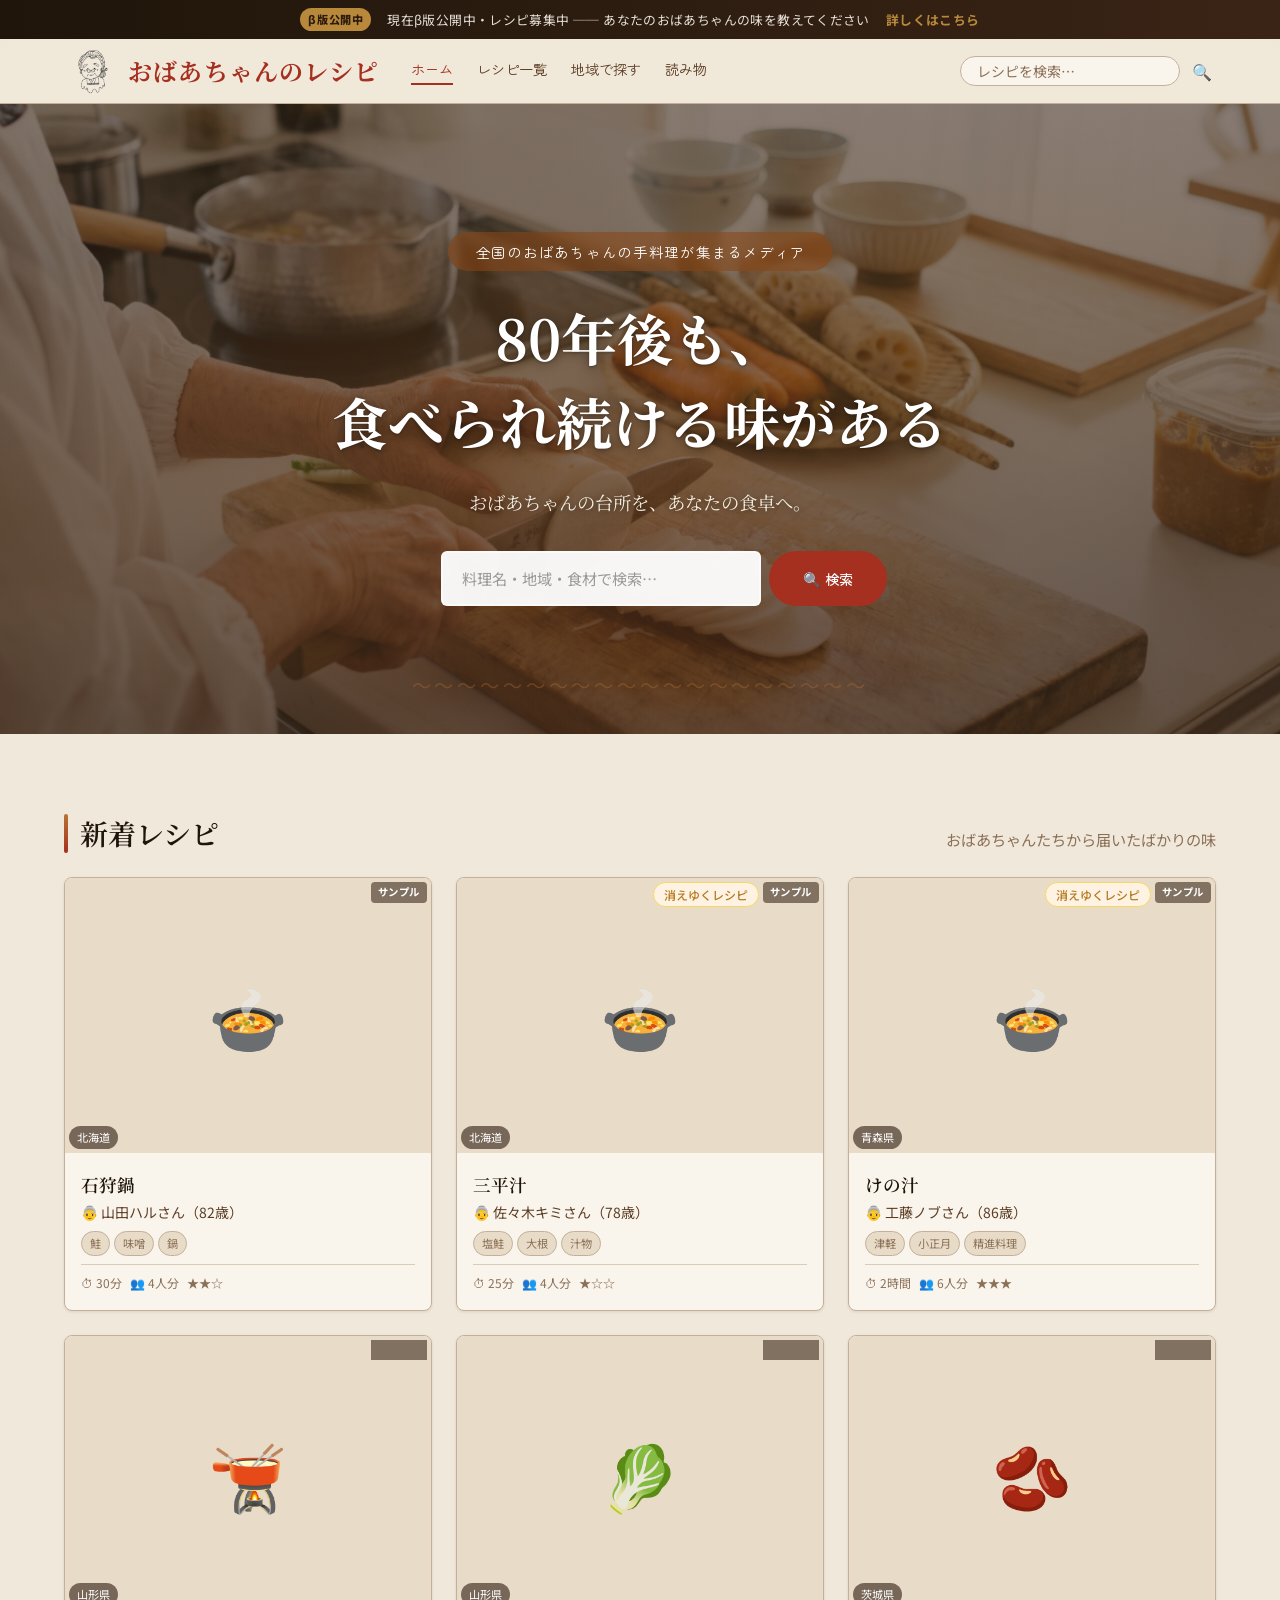
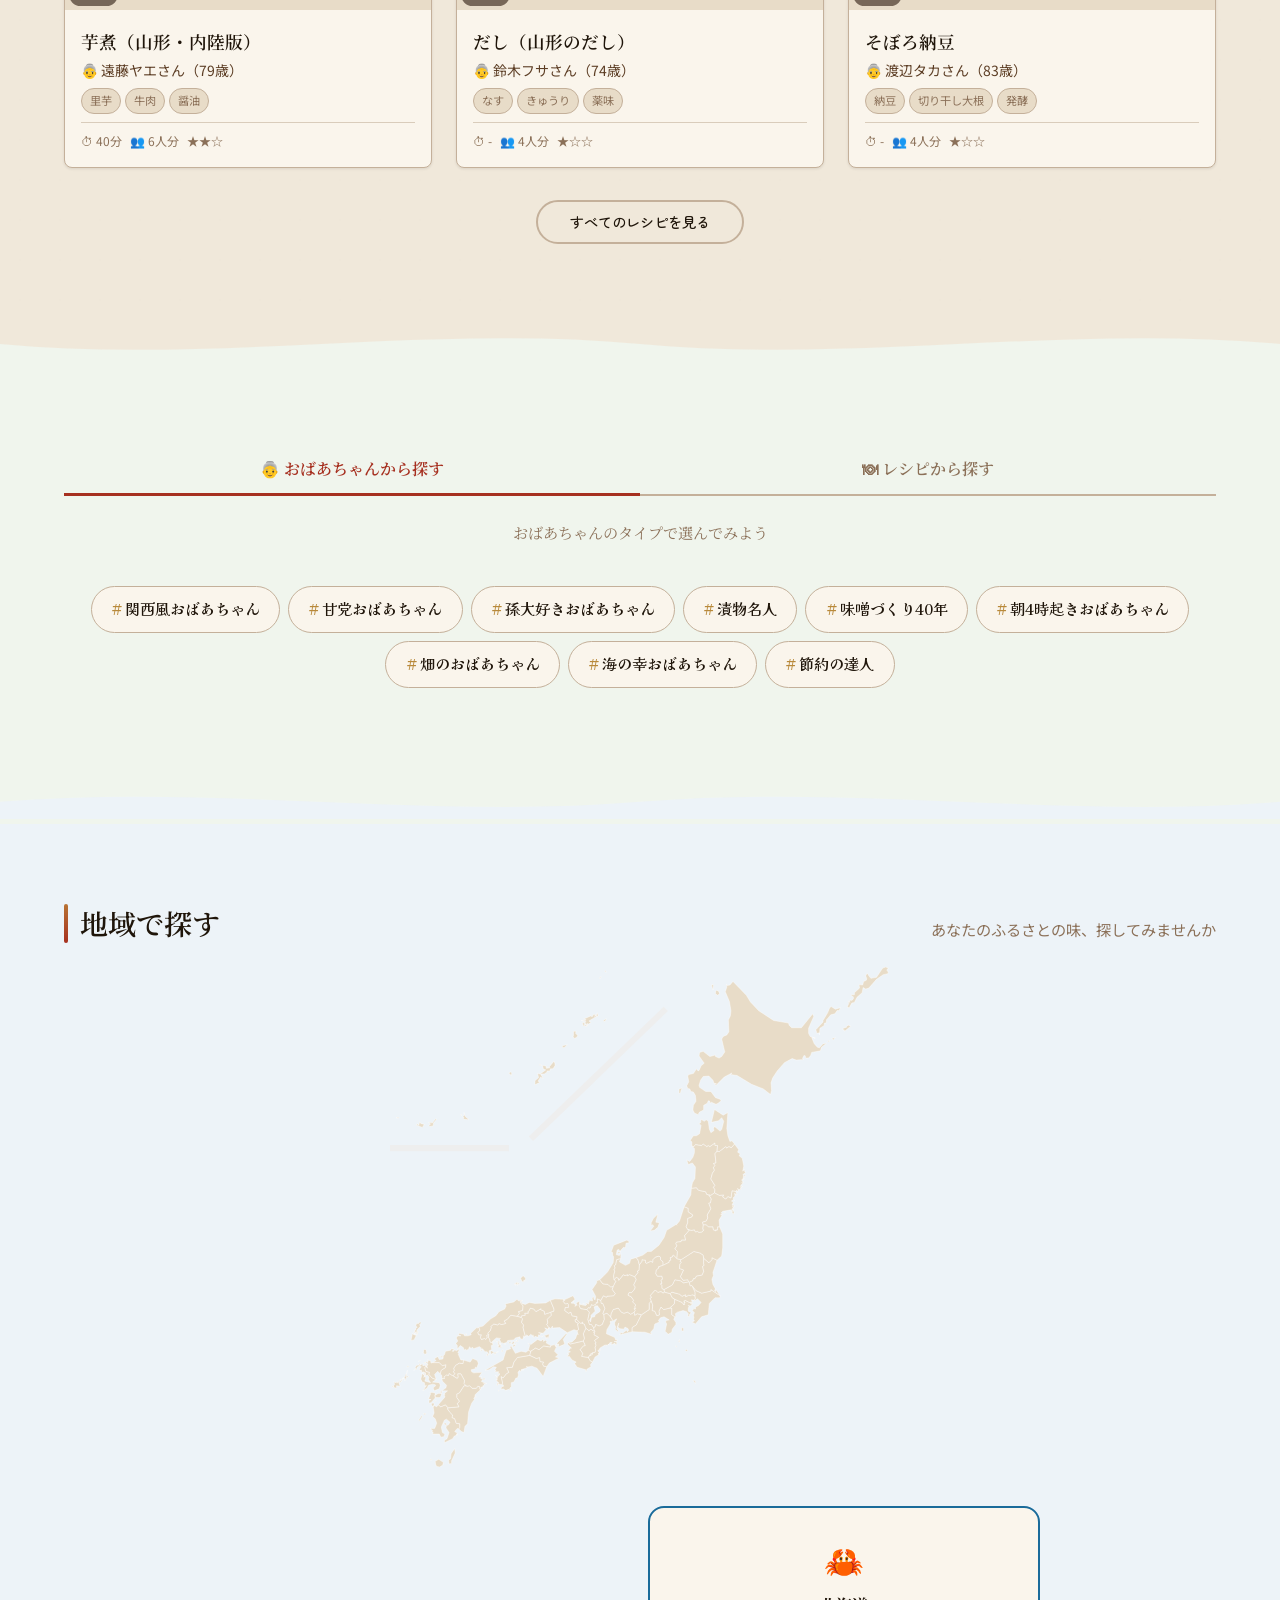
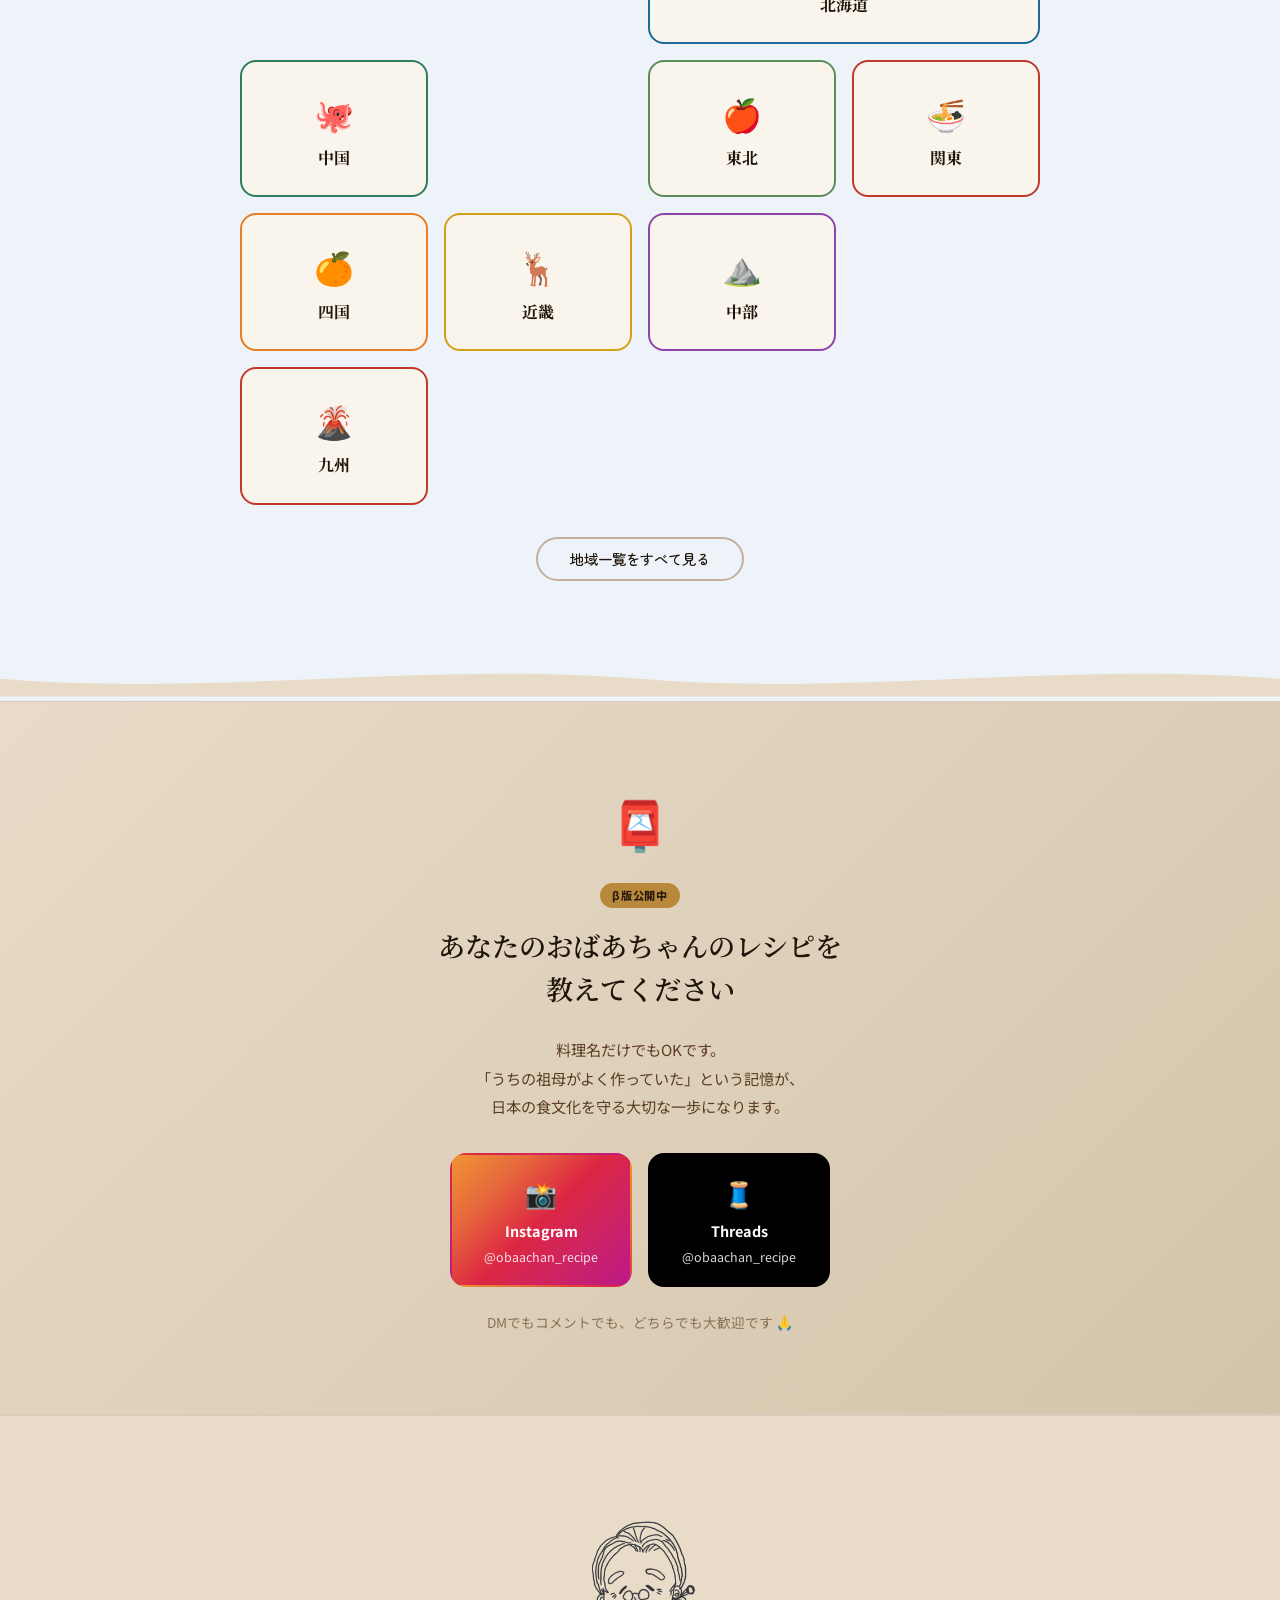
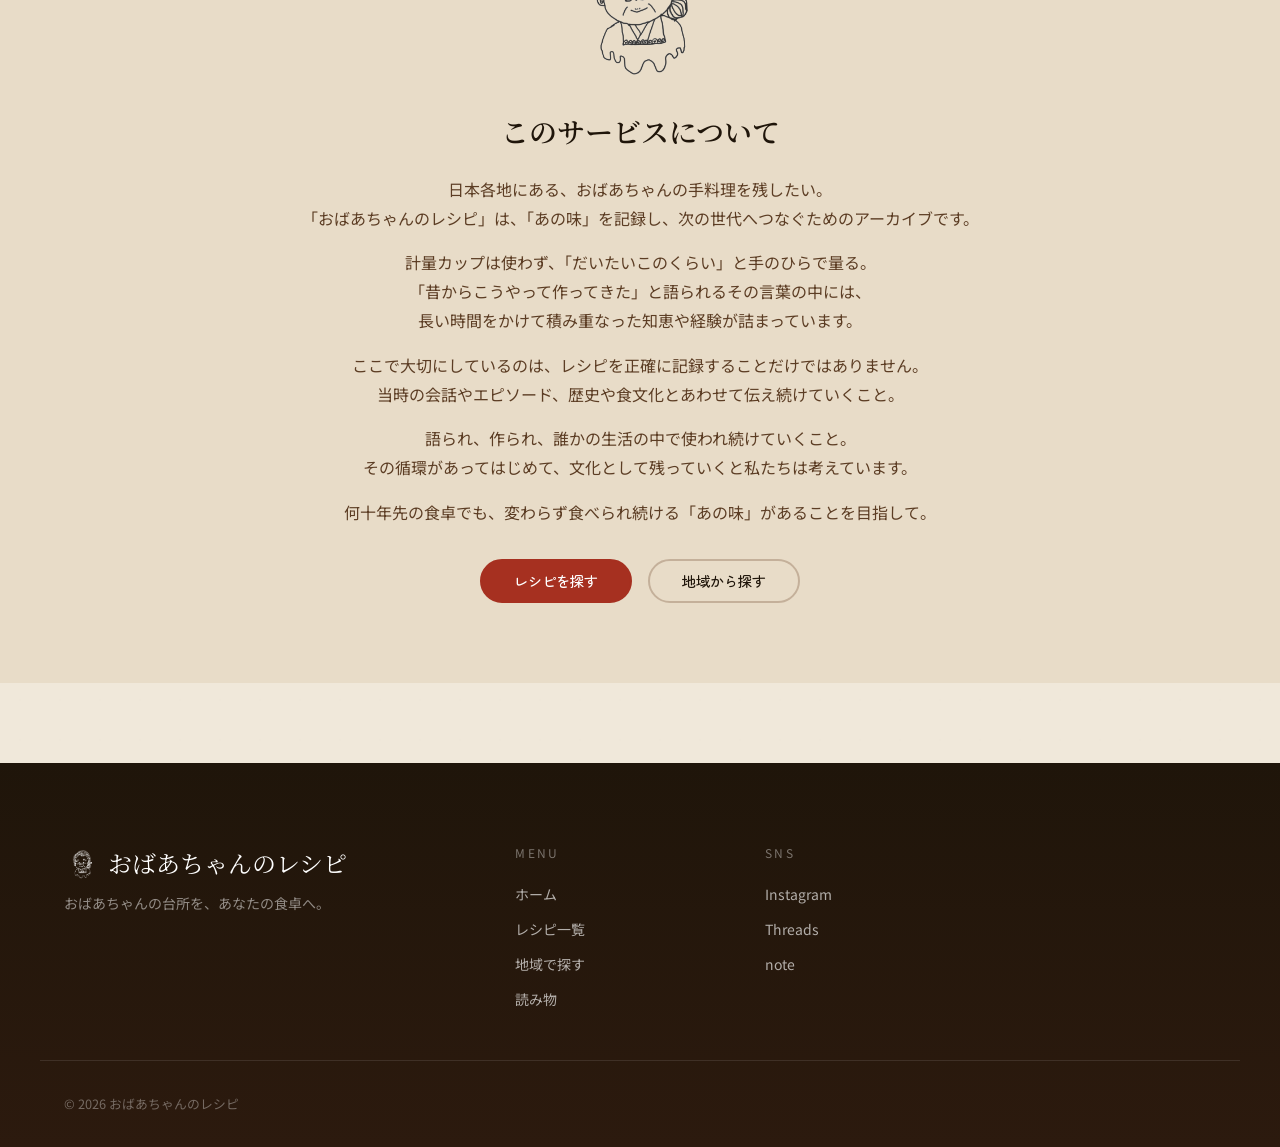
==== commit e41eba10: "Add GitHub Pages SPA fallback via 404.html GitHub Pages does not support _redirects, so use the 404." ====
--- a/index.html
+++ b/index.html
@@ -62,8 +62,22 @@
   <!-- SPAマウントポイント -->
   <div id="app"></div>
 
+  <!-- GitHub Pages SPA: 404.htmlからのリダイレクトを復元 -->
+  <script>
+    (function(l) {
+      if (l.search[1] === '/') {
+        var decoded = l.search.slice(1).split('&').map(function(s) {
+          return s.replace(/~and~/g, '&');
+        }).join('?');
+        window.history.replaceState(null, null,
+          l.pathname.slice(0, -1) + decoded + l.hash
+        );
+      }
+    }(window.location));
+  </script>
+
   <!-- アプリケーション -->
-  <script type="module" src="app.js?v=20260324"></script>
+  <script type="module" src="app.js?v=20260328"></script>
 
 </body>
 </html>
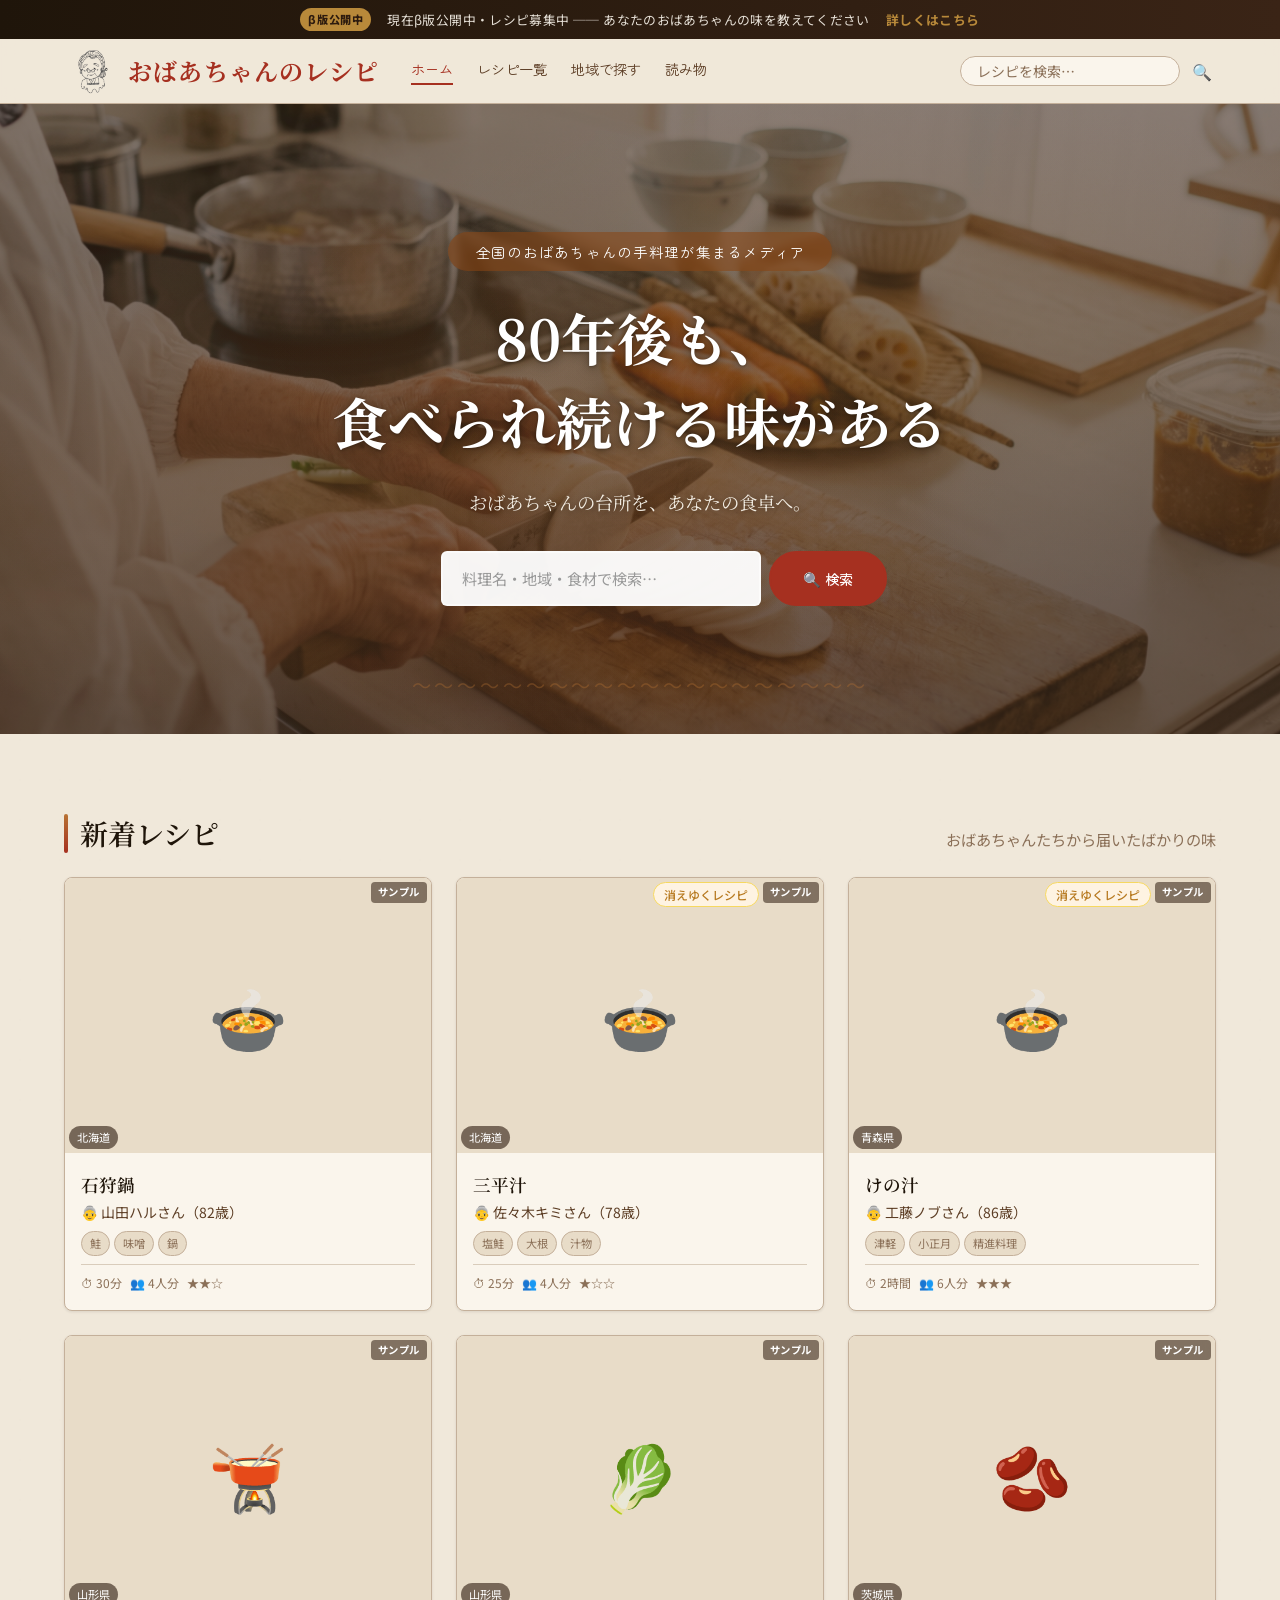
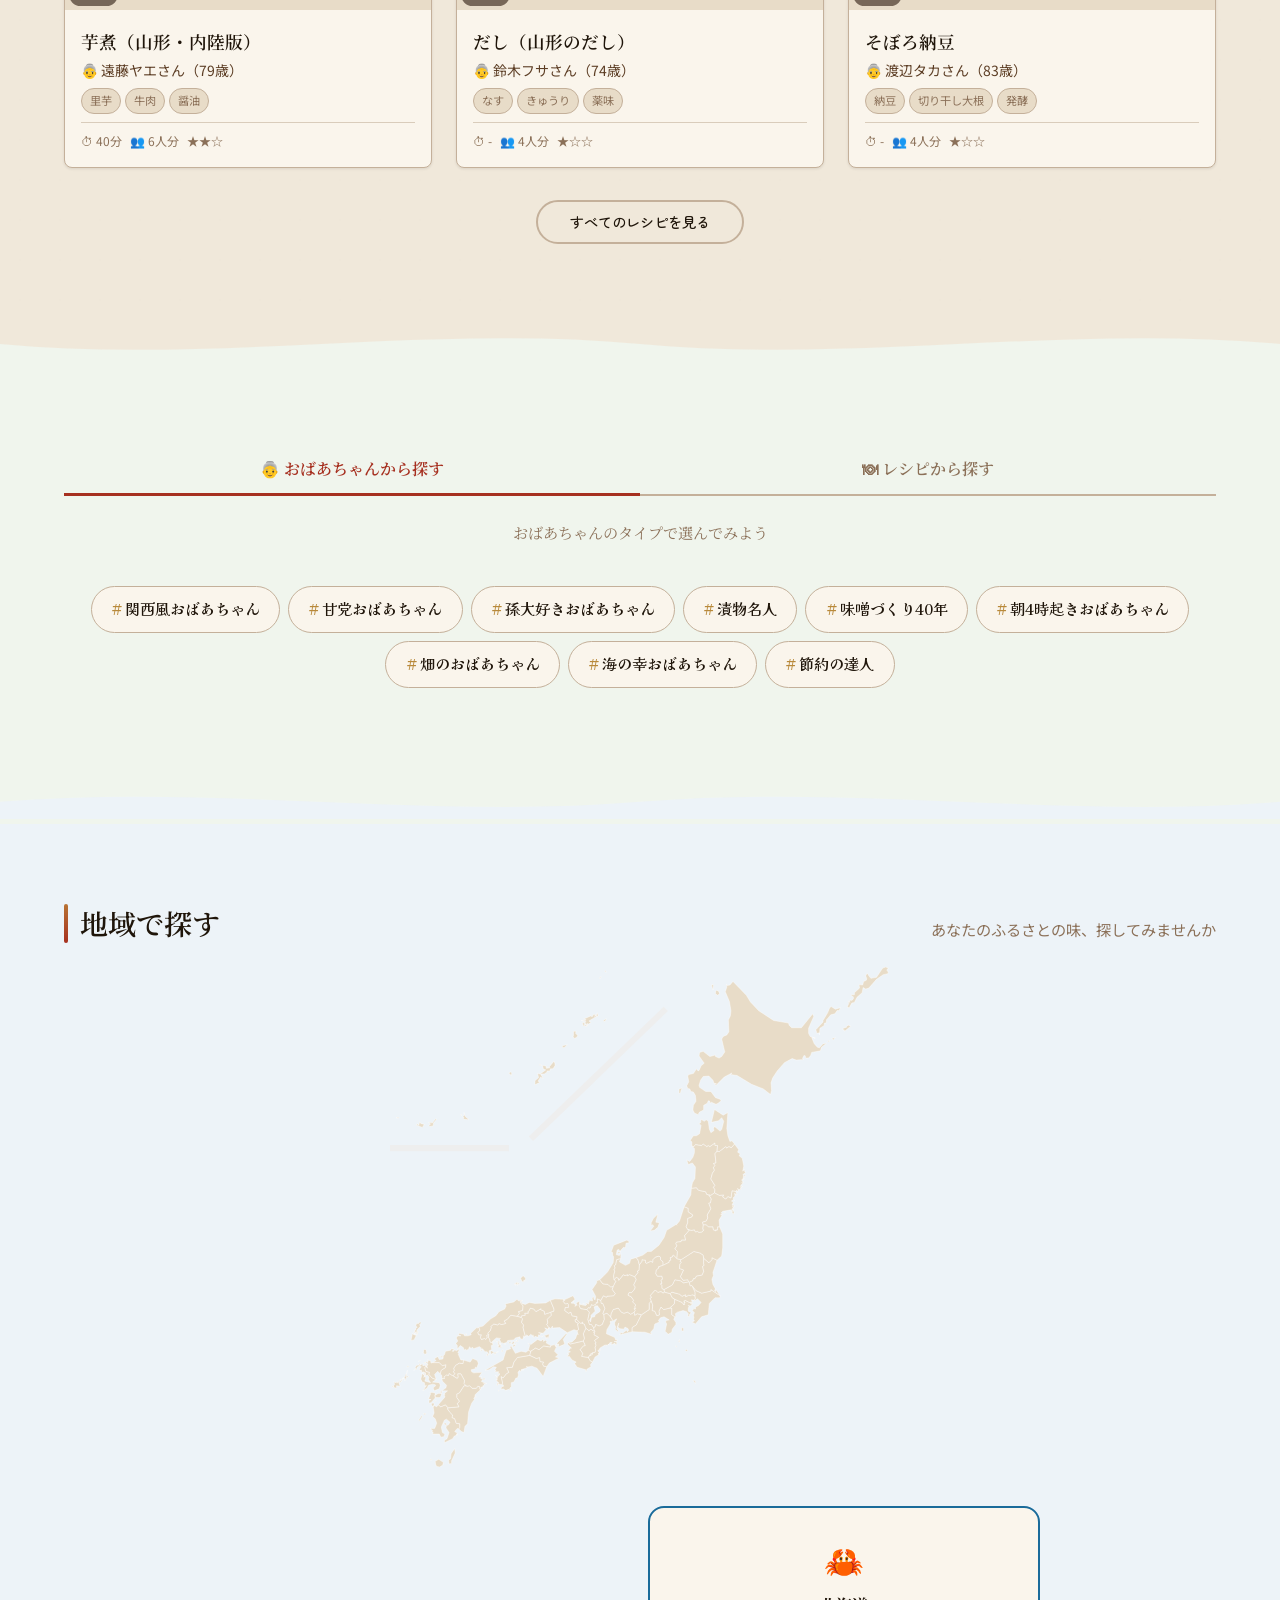
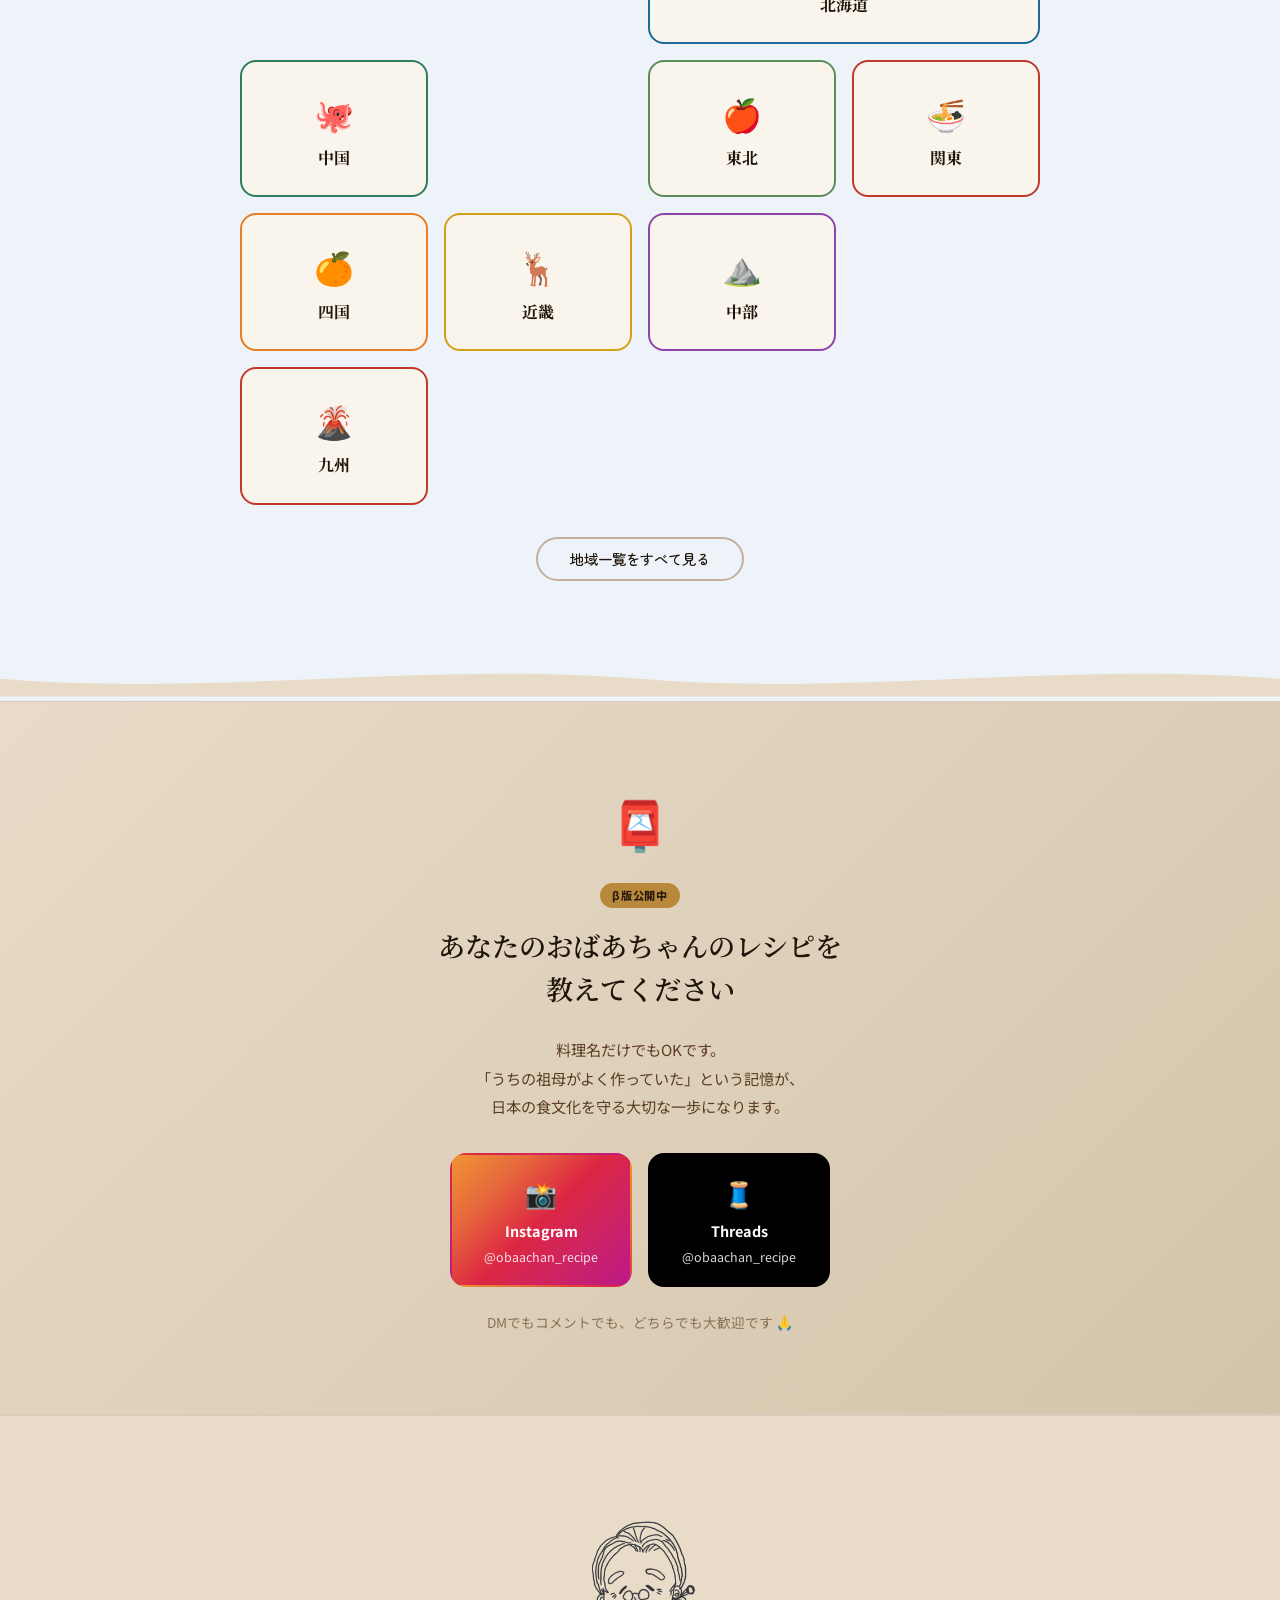
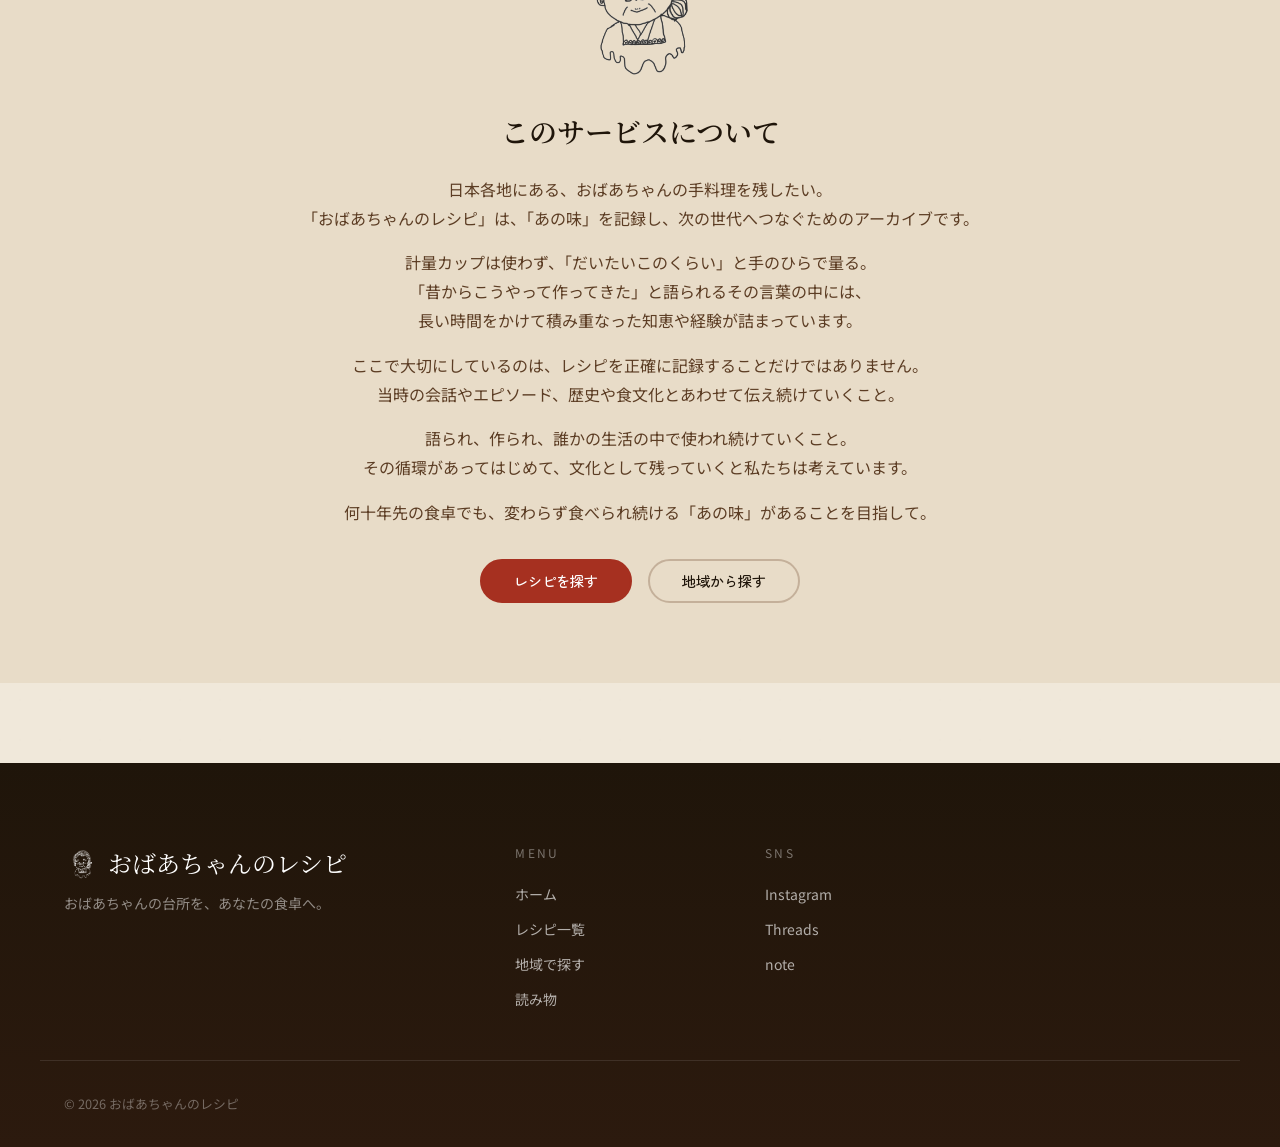
==== commit 4961d24e: "Add base href to fix relative path resolution on subpaths Co-Authored-By: Claude Opus 4.6 (1M contex" ====
--- a/index.html
+++ b/index.html
@@ -2,6 +2,7 @@
 <html lang="ja">
 <head>
   <meta charset="UTF-8" />
+  <base href="/" />
   <meta name="viewport" content="width=device-width, initial-scale=1.0" />
   <title>おばあちゃんのレシピ | おばあちゃんの台所を、あなたの食卓へ。</title>
 
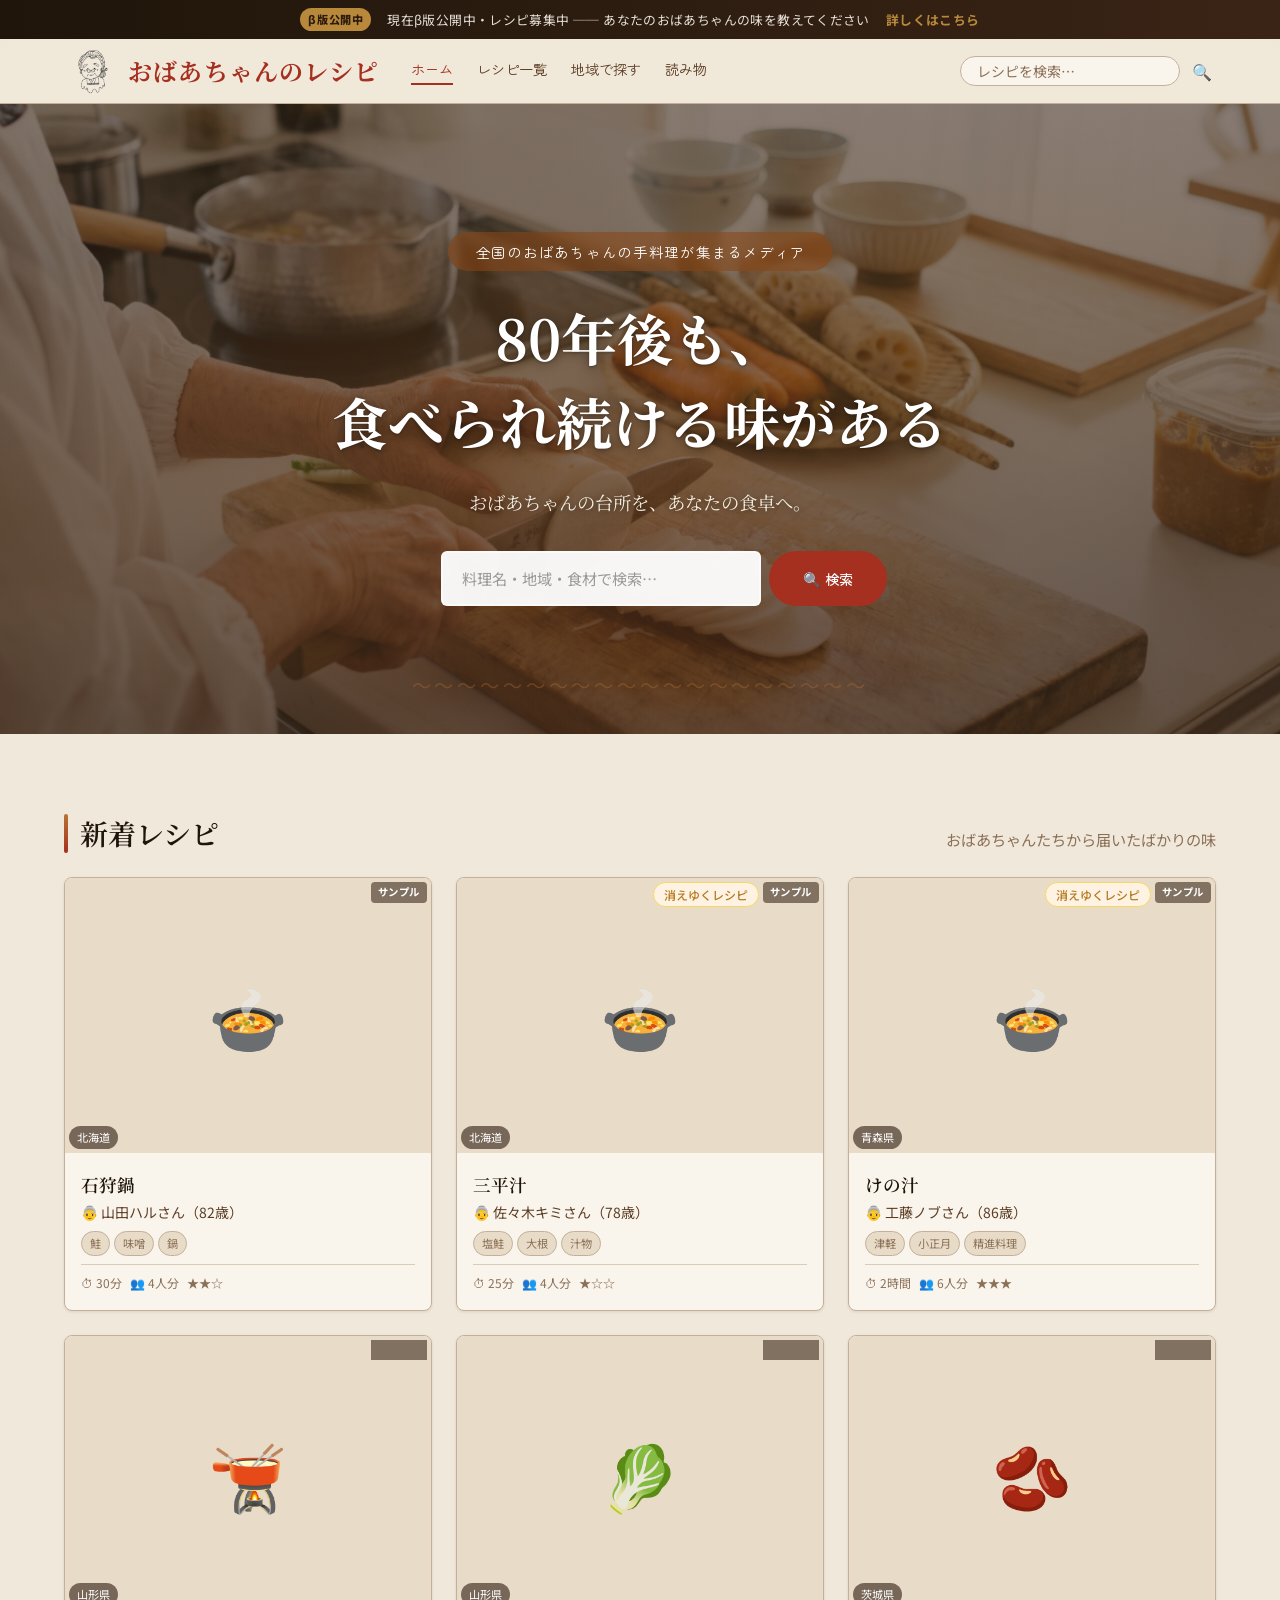
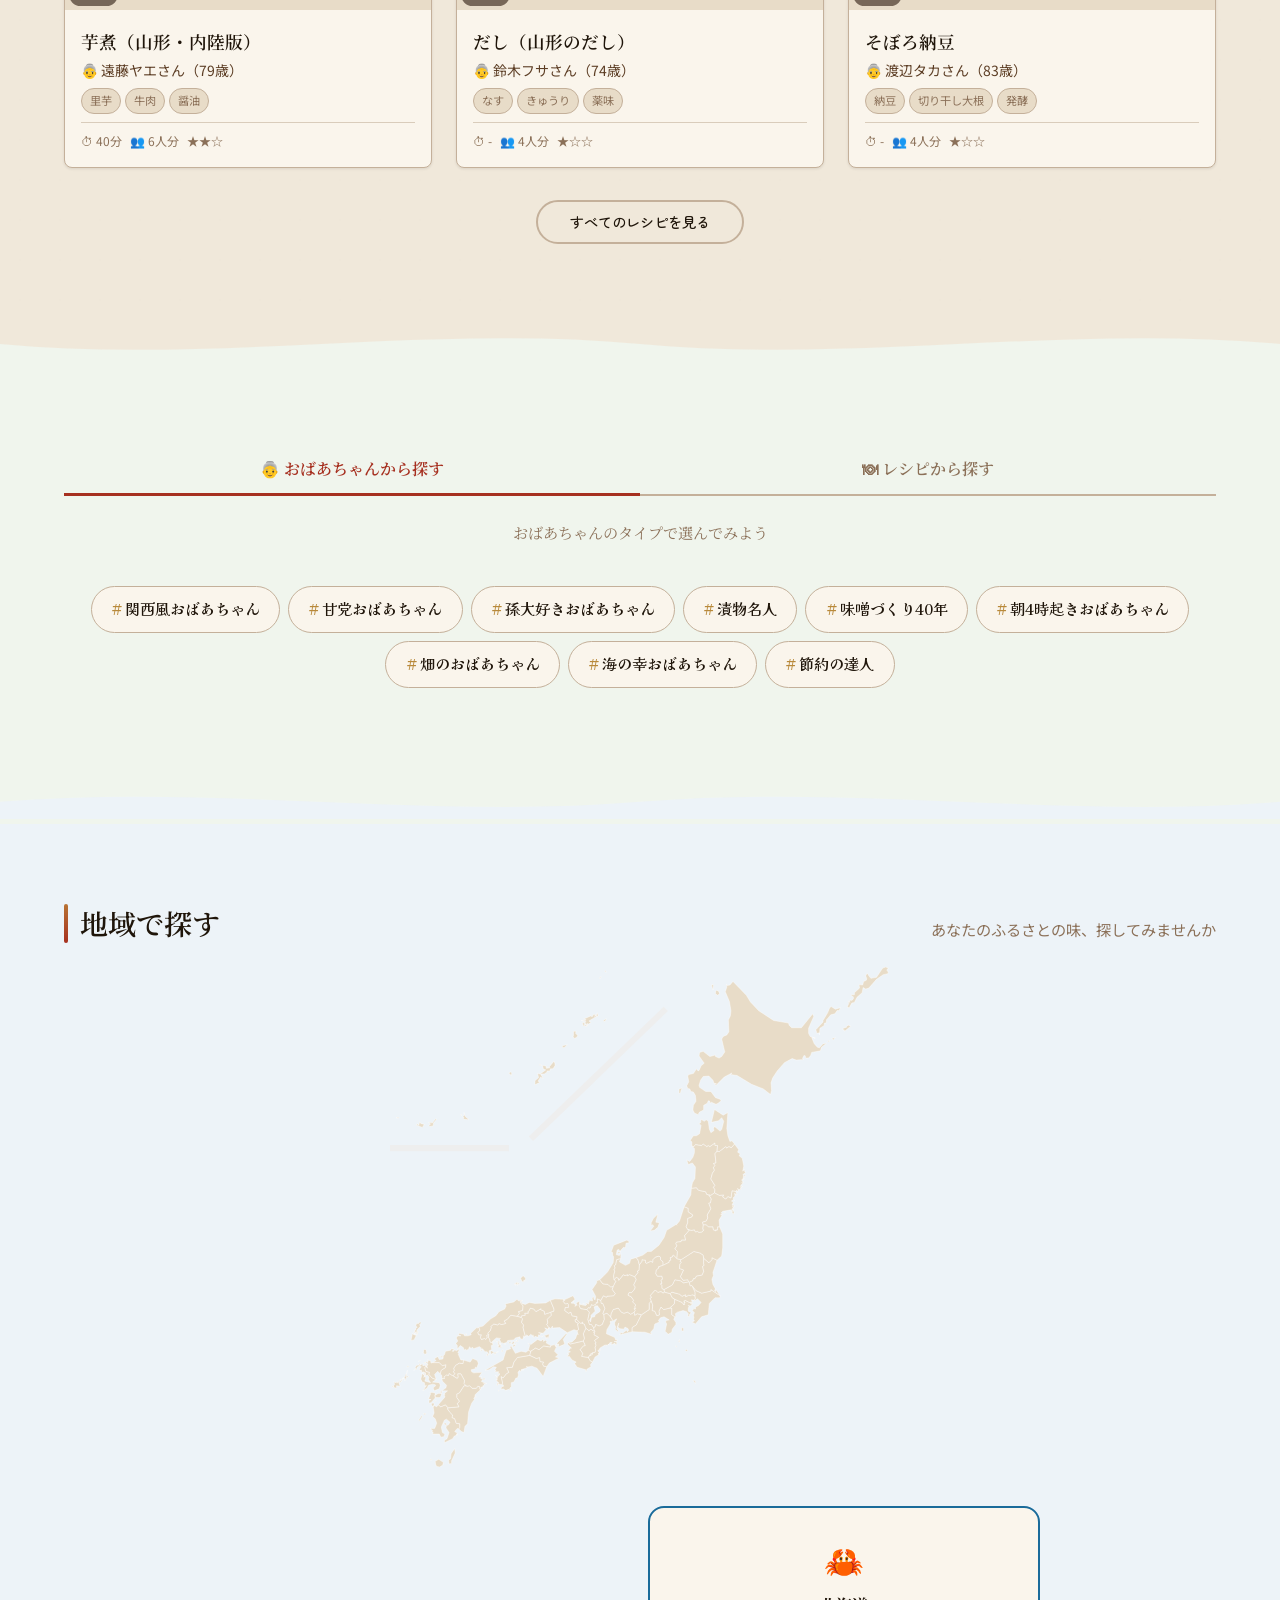
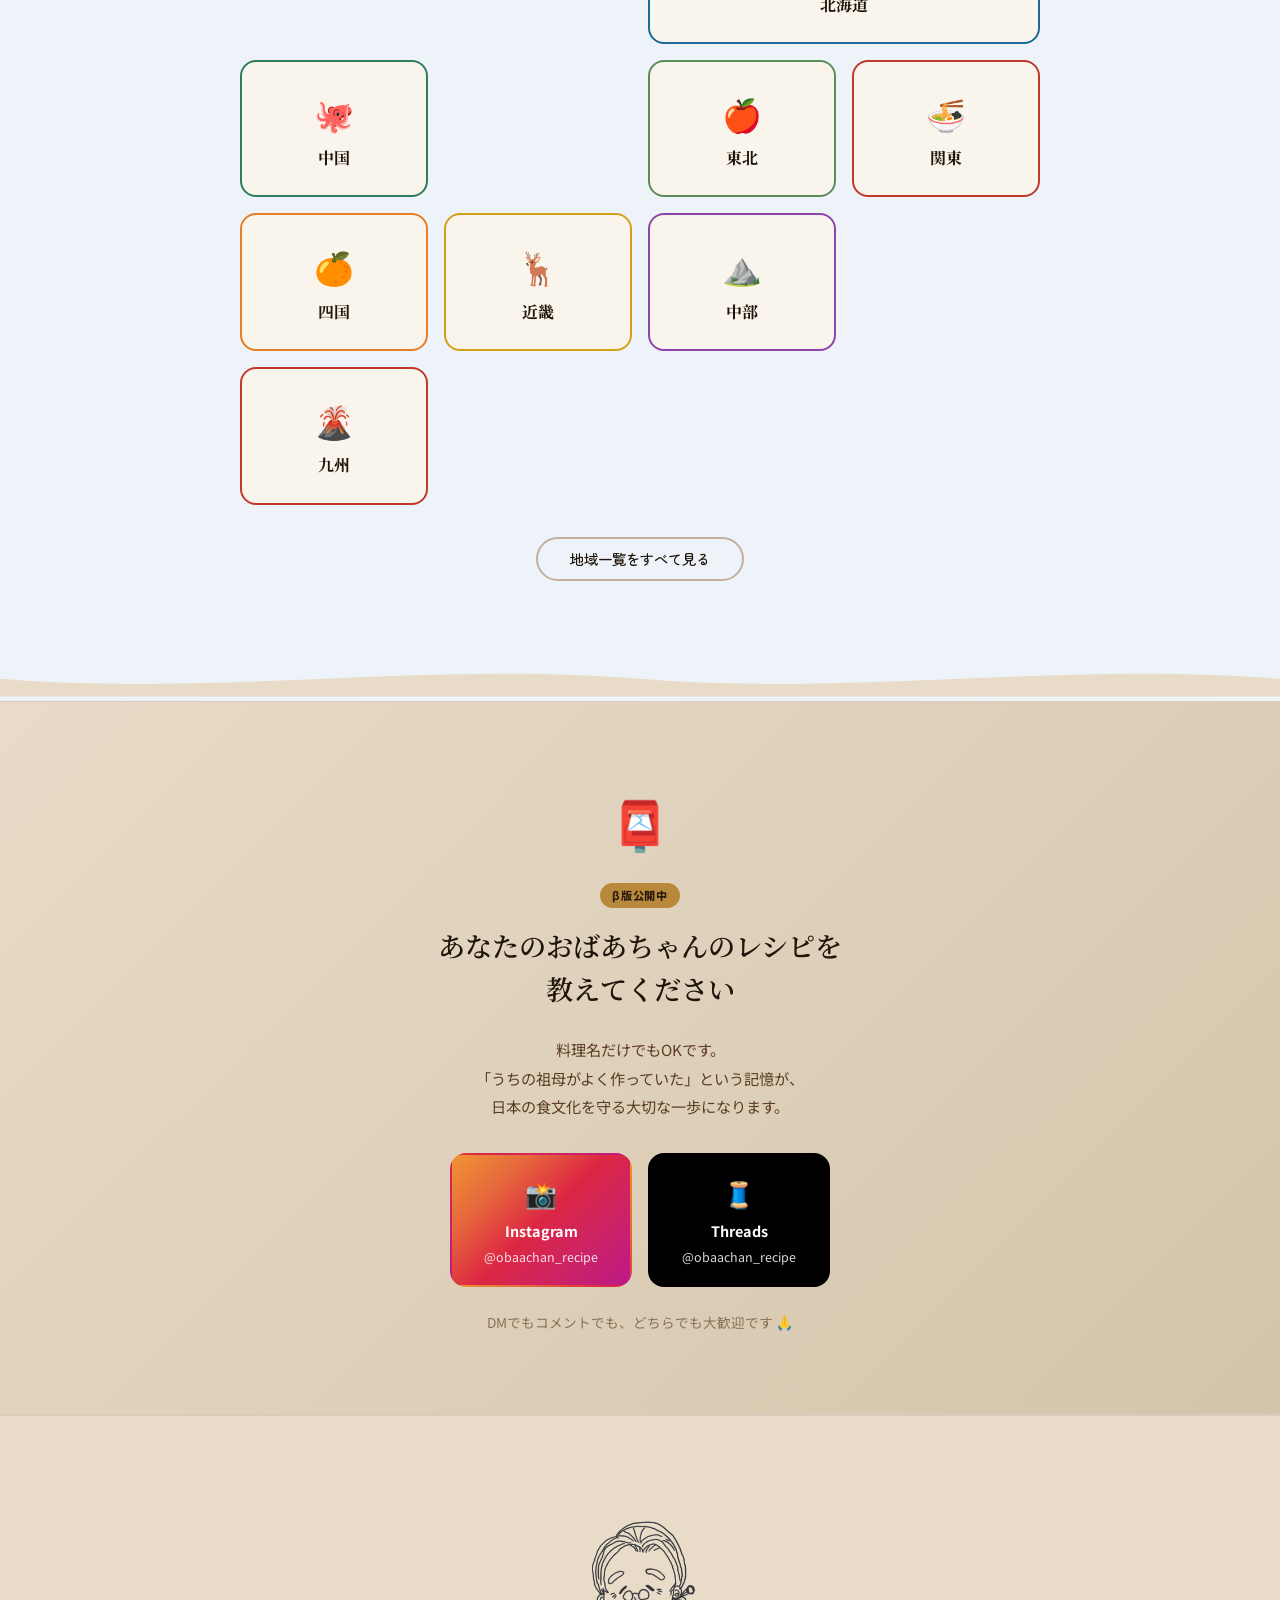
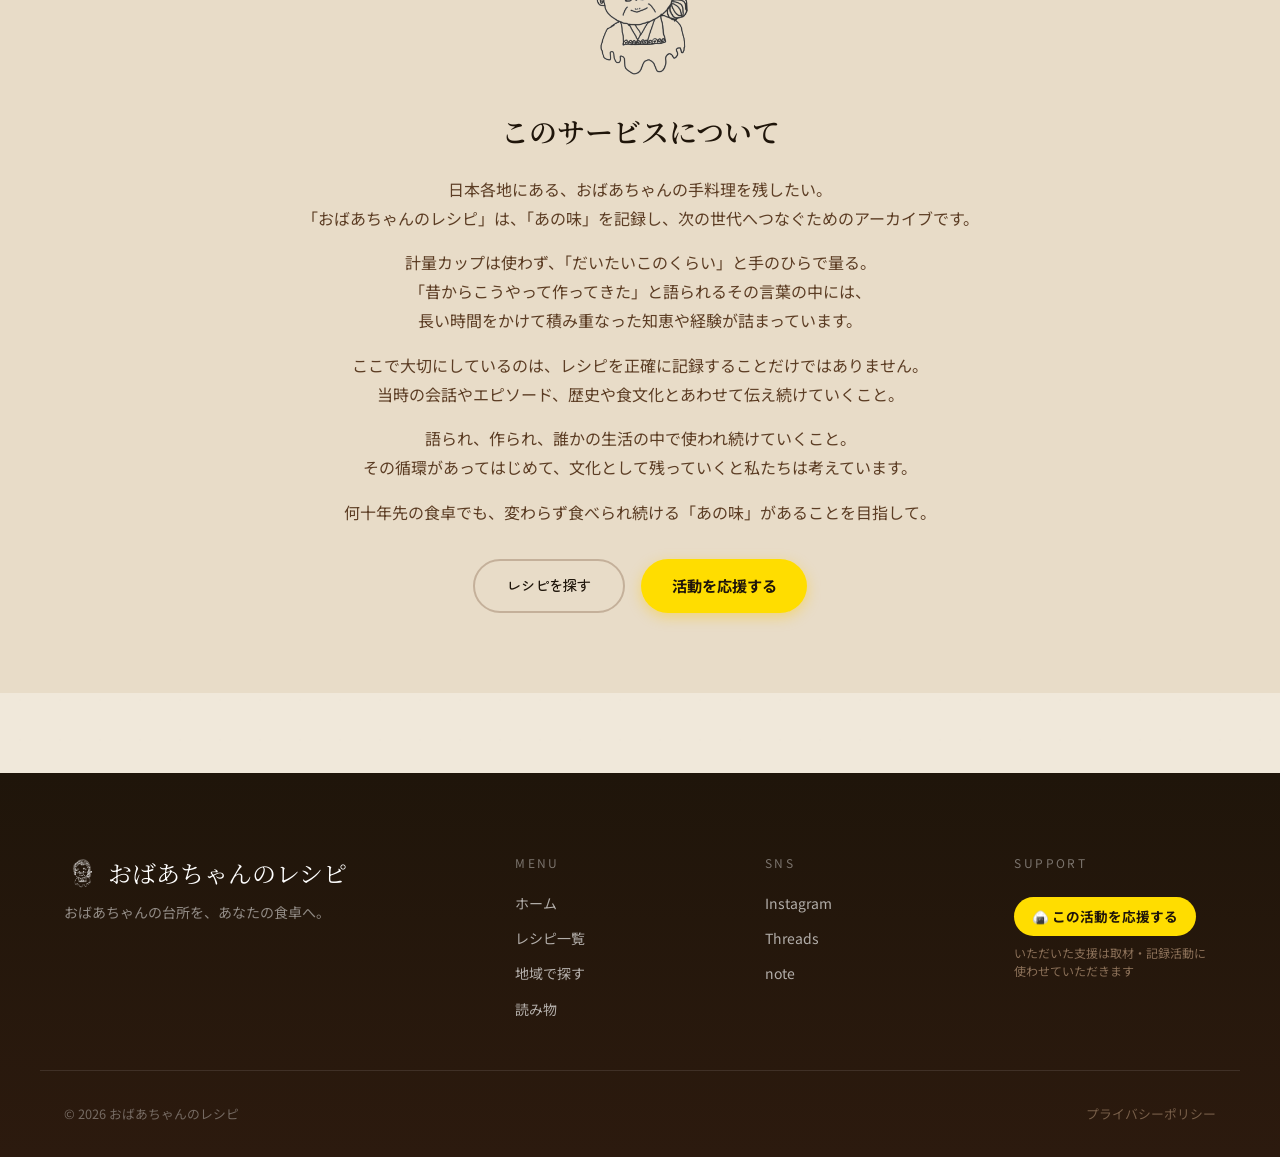
==== commit 6dd97dd9: "ローディング画面をおばあちゃんアイコン・メディア説明文に変更 - 🍱絵文字 → grandma-icon.png に変更 - 「おばあちゃんの台所から、届けます。」→「全国のおばあちゃんの手料理が集ま" ====
--- a/index.html
+++ b/index.html
@@ -7,7 +7,7 @@
   <title>おばあちゃんのレシピ | おばあちゃんの台所を、あなたの食卓へ。</title>
 
   <!-- ファビコン（絵文字） -->
-  <link rel="icon" type="image/png" href="assets/images/grandma-icon.png" />
+  <link rel="icon" type="image/png" href="/assets/images/grandma-icon.png" />
 
   <!-- SEO メタタグ -->
   <meta name="description" content="全国のおばあちゃんの手料理が集まるメディア。おばあちゃんの台所を、あなたの食卓へ。" />
@@ -50,14 +50,14 @@
   />
 
   <!-- スタイルシート -->
-  <link rel="stylesheet" href="styles.css?v=20260326" />
+  <link rel="stylesheet" href="/styles.css?v=20260328" />
 </head>
 <body>
 
   <!-- ローディング表示 -->
   <div id="loading">
-    <div class="loading__icon">🍱</div>
-    <p>おばあちゃんの台所から、届けます。</p>
+    <div class="loading__icon"><img src="/assets/images/grandma-icon.png" alt="おばあちゃんのレシピ" /></div>
+    <p>全国のおばあちゃんの手料理が集まるメディア</p>
   </div>
 
   <!-- SPAマウントポイント -->
@@ -78,7 +78,7 @@
   </script>
 
   <!-- アプリケーション -->
-  <script type="module" src="app.js?v=20260328"></script>
+  <script type="module" src="/app.js?v=20260328"></script>
 
 </body>
 </html>
--- a/styles.css
+++ b/styles.css
@@ -994,6 +994,12 @@
   animation: loadingPulse 1.6s ease-in-out infinite;
 }
 
+.loading__icon img {
+  width: 90px;
+  height: 90px;
+  object-fit: contain;
+}
+
 #loading p {
   font-family: var(--font-serif);
   color: var(--color-text-secondary);
@@ -3203,3 +3209,323 @@
     font-size: 1rem;
   }
 }
+
+/* ============================================================
+   プライバシーポリシーページ
+   ============================================================ */
+.privacy-page {
+  padding: var(--space-3xl) var(--space-md);
+}
+
+.privacy-page__inner {
+  max-width: 720px;
+  margin: 0 auto;
+}
+
+.privacy-page__title {
+  font-family: var(--font-serif);
+  font-size: 1.8rem;
+  color: var(--color-text-primary);
+  margin-bottom: var(--space-sm);
+  padding-bottom: var(--space-sm);
+  border-bottom: 2px solid var(--color-accent-red);
+}
+
+.privacy-page__updated {
+  font-size: 0.85rem;
+  color: var(--color-text-muted);
+  margin-bottom: var(--space-2xl);
+}
+
+.privacy-section {
+  margin-bottom: var(--space-2xl);
+}
+
+.privacy-section h2 {
+  font-family: var(--font-serif);
+  font-size: 1.1rem;
+  color: var(--color-text-primary);
+  border-left: 3px solid var(--color-accent-red);
+  padding-left: var(--space-sm);
+  margin-bottom: var(--space-md);
+}
+
+.privacy-section p,
+.privacy-section li {
+  font-size: 0.95rem;
+  line-height: 1.9;
+  color: var(--color-text-secondary);
+  margin-bottom: var(--space-sm);
+}
+
+.privacy-section ul {
+  list-style: none;
+  padding: 0;
+}
+
+.privacy-section a {
+  color: var(--color-accent-red);
+  text-decoration: underline;
+}
+
+/* フッター プライバシーポリシーリンク */
+.site-footer__bottom {
+  display: flex;
+  align-items: center;
+  justify-content: space-between;
+  flex-wrap: wrap;
+  gap: var(--space-sm);
+}
+
+.site-footer__privacy {
+  font-size: 0.8rem;
+  color: var(--color-text-muted);
+  text-decoration: none;
+  opacity: 0.8;
+}
+
+.site-footer__privacy:hover {
+  opacity: 1;
+  text-decoration: underline;
+}
+
+/* ============================================================
+   応援セクション（Buy Me a Coffee）
+   ============================================================ */
+.home__support {
+  background: linear-gradient(135deg, #FFF8EE 0%, #F5ECD8 100%);
+  padding: var(--space-3xl) var(--space-md);
+  text-align: center;
+}
+
+.support-block {
+  max-width: 580px;
+  margin: 0 auto;
+}
+
+.support-block__deco {
+  font-size: 3rem;
+  margin-bottom: var(--space-md);
+}
+
+.support-block__title {
+  font-family: var(--font-serif);
+  font-size: 1.5rem;
+  color: var(--color-text-primary);
+  margin-bottom: var(--space-lg);
+}
+
+.support-block__text {
+  font-size: 0.95rem;
+  line-height: 1.9;
+  color: var(--color-text-secondary);
+  margin-bottom: var(--space-md);
+}
+
+.support-block__btn {
+  display: inline-block;
+  margin-top: var(--space-lg);
+  padding: 0.9rem 2.2rem;
+  background: #FFDD00;
+  color: #1F150A;
+  font-family: var(--font-sans);
+  font-weight: 700;
+  font-size: 1rem;
+  border-radius: 50px;
+  text-decoration: none;
+  box-shadow: 0 4px 12px rgba(255, 200, 0, 0.35);
+  transition: transform 0.15s ease, box-shadow 0.15s ease;
+}
+
+.support-block__btn:hover {
+  transform: translateY(-2px);
+  box-shadow: 0 6px 18px rgba(255, 200, 0, 0.5);
+}
+
+.support-block__note {
+  margin-top: var(--space-md);
+  font-size: 0.8rem;
+  color: var(--color-text-muted);
+}
+
+/* フッター 応援ボタン */
+.site-footer__support-btn {
+  display: inline-block;
+  margin-top: var(--space-sm);
+  padding: 0.5rem 1.1rem;
+  background: #FFDD00;
+  color: #1F150A;
+  font-size: 0.85rem;
+  font-weight: 700;
+  border-radius: 50px;
+  text-decoration: none;
+  transition: opacity 0.15s;
+}
+
+.site-footer__support-btn:hover {
+  opacity: 0.85;
+}
+
+.site-footer__support-note {
+  margin-top: var(--space-sm);
+  font-size: 0.75rem;
+  color: var(--color-text-muted);
+  line-height: 1.5;
+}
+
+/* 活動を応援するボタン（aboutセクション） */
+.btn--support-scroll {
+  display: inline-block;
+  padding: 0.65rem 1.6rem;
+  background: transparent;
+  color: var(--color-accent-gold);
+  border: 1.5px solid var(--color-accent-gold);
+  border-radius: 50px;
+  font-family: var(--font-sans);
+  font-size: 0.9rem;
+  cursor: pointer;
+  transition: background 0.2s ease, color 0.2s ease;
+  text-decoration: none;
+}
+
+.btn--support-scroll:hover {
+  background: var(--color-accent-gold);
+  color: #fff;
+}
+
+/* ============================================================
+   活動応援ページ（/support）
+   ============================================================ */
+.support-page__hero {
+  background: linear-gradient(135deg, #FFF8EE 0%, #F5ECD8 100%);
+  text-align: center;
+  padding: var(--space-3xl) var(--space-md) var(--space-2xl);
+}
+
+.support-page__deco {
+  font-size: 3.5rem;
+  margin-bottom: var(--space-md);
+}
+
+.support-page__title {
+  font-family: var(--font-serif);
+  font-size: 2rem;
+  color: var(--color-text-primary);
+  line-height: 1.5;
+  margin-bottom: var(--space-lg);
+}
+
+.support-page__lead {
+  font-size: 1rem;
+  line-height: 1.9;
+  color: var(--color-text-secondary);
+}
+
+.support-page__body {
+  max-width: 680px;
+  padding-top: var(--space-3xl);
+  padding-bottom: var(--space-3xl);
+}
+
+.support-page__section {
+  margin-bottom: var(--space-2xl);
+}
+
+.support-page__section-title {
+  font-family: var(--font-serif);
+  font-size: 1.1rem;
+  color: var(--color-text-primary);
+  border-left: 3px solid var(--color-accent-red);
+  padding-left: var(--space-sm);
+  margin-bottom: var(--space-md);
+}
+
+.support-page__section p {
+  font-size: 0.95rem;
+  line-height: 1.9;
+  color: var(--color-text-secondary);
+  margin-bottom: var(--space-sm);
+}
+
+.support-page__list {
+  list-style: none;
+  padding: 0;
+  display: flex;
+  flex-direction: column;
+  gap: var(--space-sm);
+}
+
+.support-page__list li {
+  font-size: 0.95rem;
+  line-height: 1.8;
+  color: var(--color-text-secondary);
+  padding: var(--space-sm) var(--space-md);
+  background: var(--color-bg-card);
+  border-radius: var(--radius-md);
+}
+
+.support-page__cta {
+  text-align: center;
+  padding: var(--space-2xl) 0;
+  border-top: 1px solid var(--color-divider);
+}
+
+.support-page__cta-text {
+  font-size: 0.9rem;
+  color: var(--color-text-muted);
+  margin-bottom: var(--space-lg);
+  line-height: 1.8;
+}
+
+.support-page__btn {
+  display: inline-block;
+  padding: 1rem 2.8rem;
+  background: #FFDD00;
+  color: #1F150A;
+  font-family: var(--font-sans);
+  font-weight: 700;
+  font-size: 1.05rem;
+  border-radius: 50px;
+  text-decoration: none;
+  box-shadow: 0 4px 16px rgba(255, 200, 0, 0.4);
+  transition: transform 0.15s ease, box-shadow 0.15s ease;
+}
+
+.support-page__btn:hover {
+  transform: translateY(-2px);
+  box-shadow: 0 6px 20px rgba(255, 200, 0, 0.55);
+}
+
+.support-page__cta-note {
+  margin-top: var(--space-md);
+  font-size: 0.8rem;
+  color: var(--color-text-muted);
+  line-height: 1.7;
+}
+
+/* 活動を応援するボタン（黄色・目立つ） */
+.btn--support {
+  display: inline-block;
+  padding: 0.75rem 1.8rem;
+  background: #FFDD00;
+  color: #1F150A;
+  font-family: var(--font-sans);
+  font-weight: 700;
+  font-size: 0.95rem;
+  border-radius: 50px;
+  text-decoration: none;
+  box-shadow: 0 4px 14px rgba(255, 200, 0, 0.4);
+  transition: transform 0.15s ease, box-shadow 0.15s ease;
+}
+
+.btn--support:hover {
+  transform: translateY(-2px);
+  box-shadow: 0 6px 18px rgba(255, 200, 0, 0.55);
+}
+
+/* 支援ページ・今後の活動リスト（複数行対応） */
+.support-page__list li strong {
+  display: block;
+  color: var(--color-text-primary);
+  margin-bottom: 0.2rem;
+}
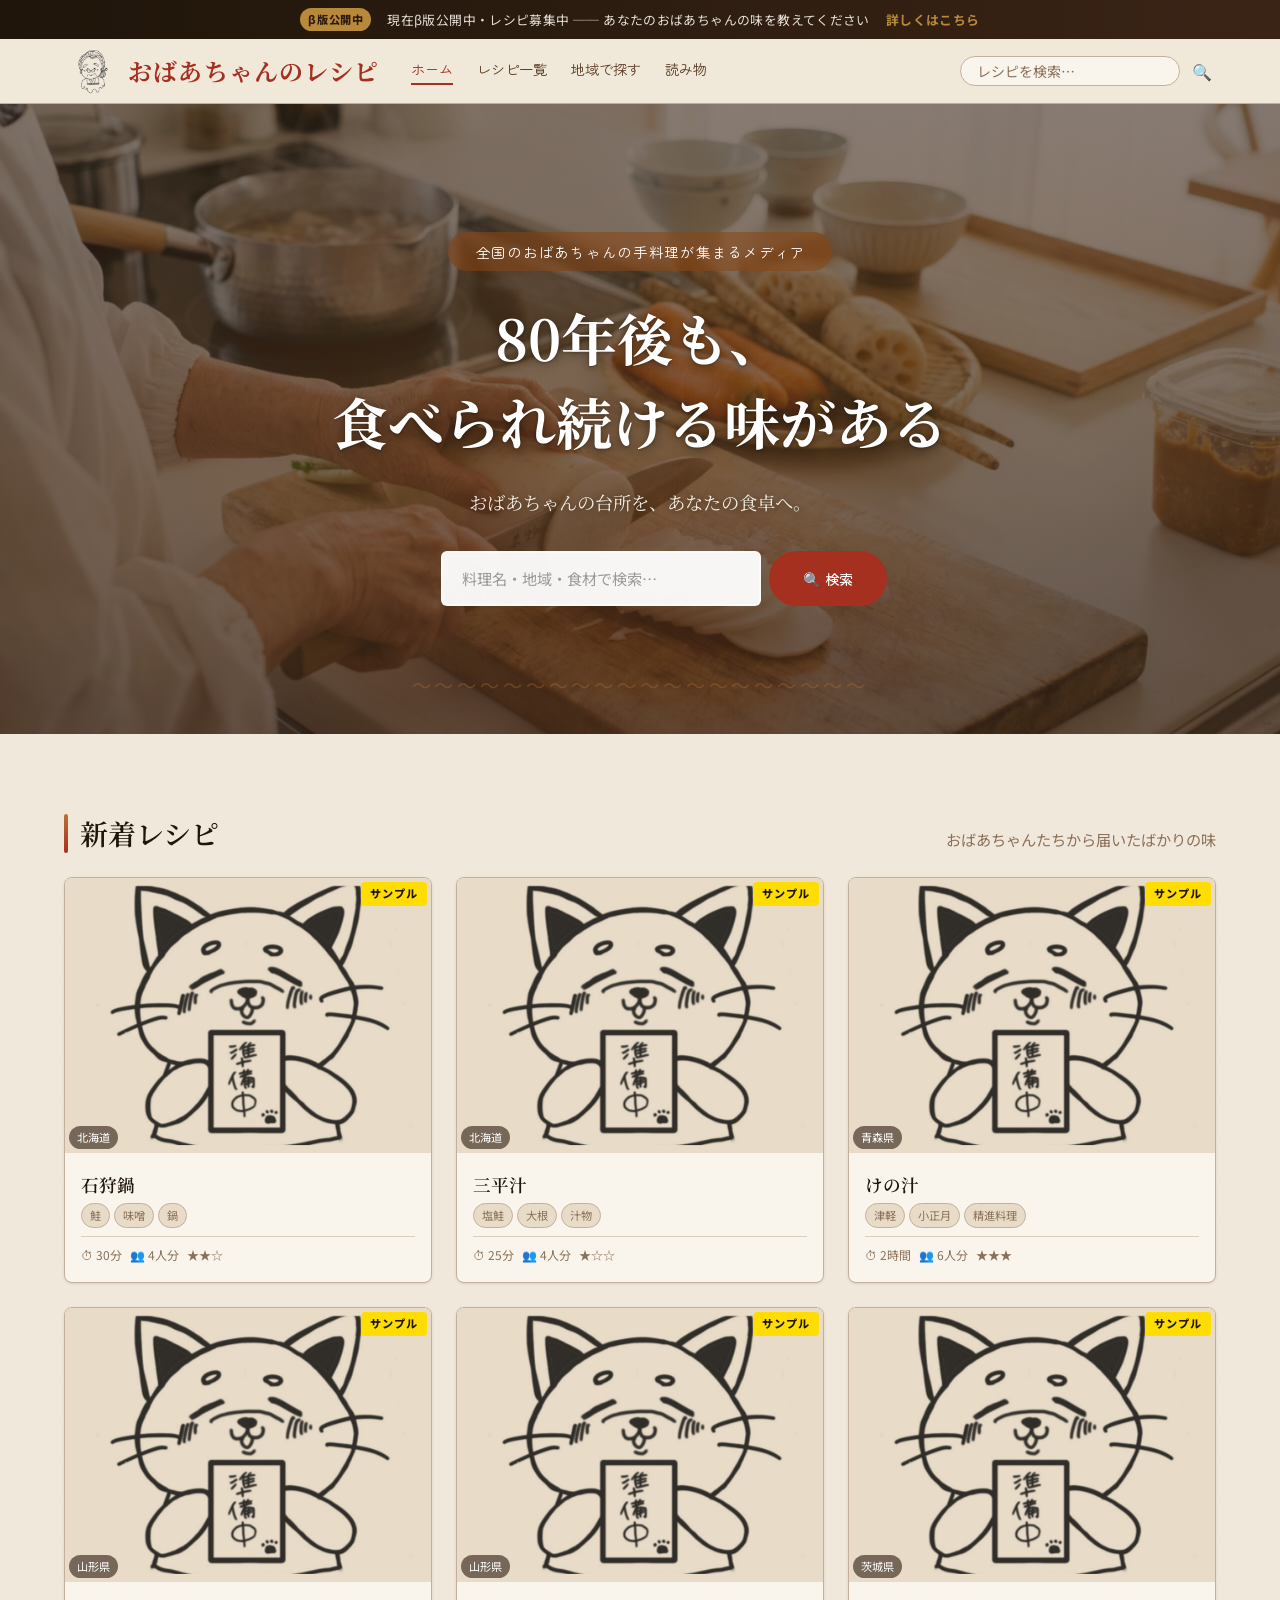
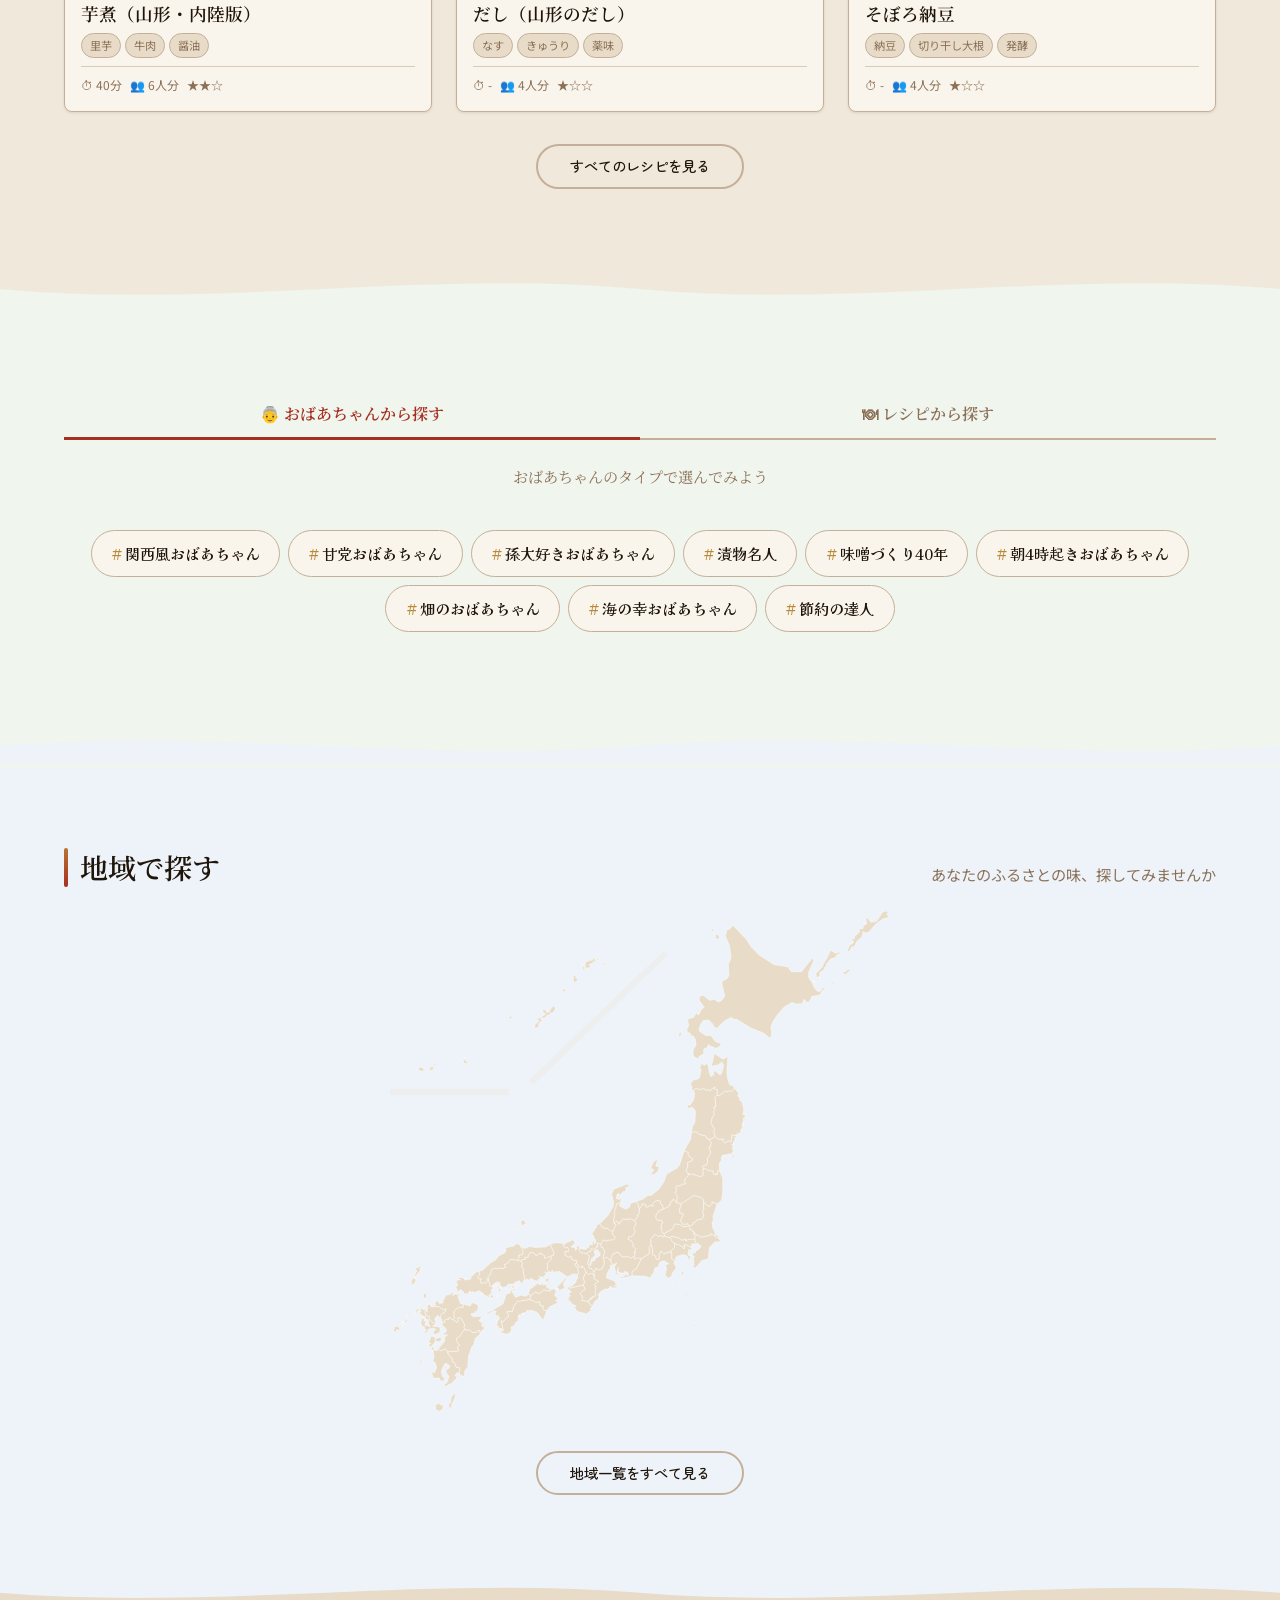
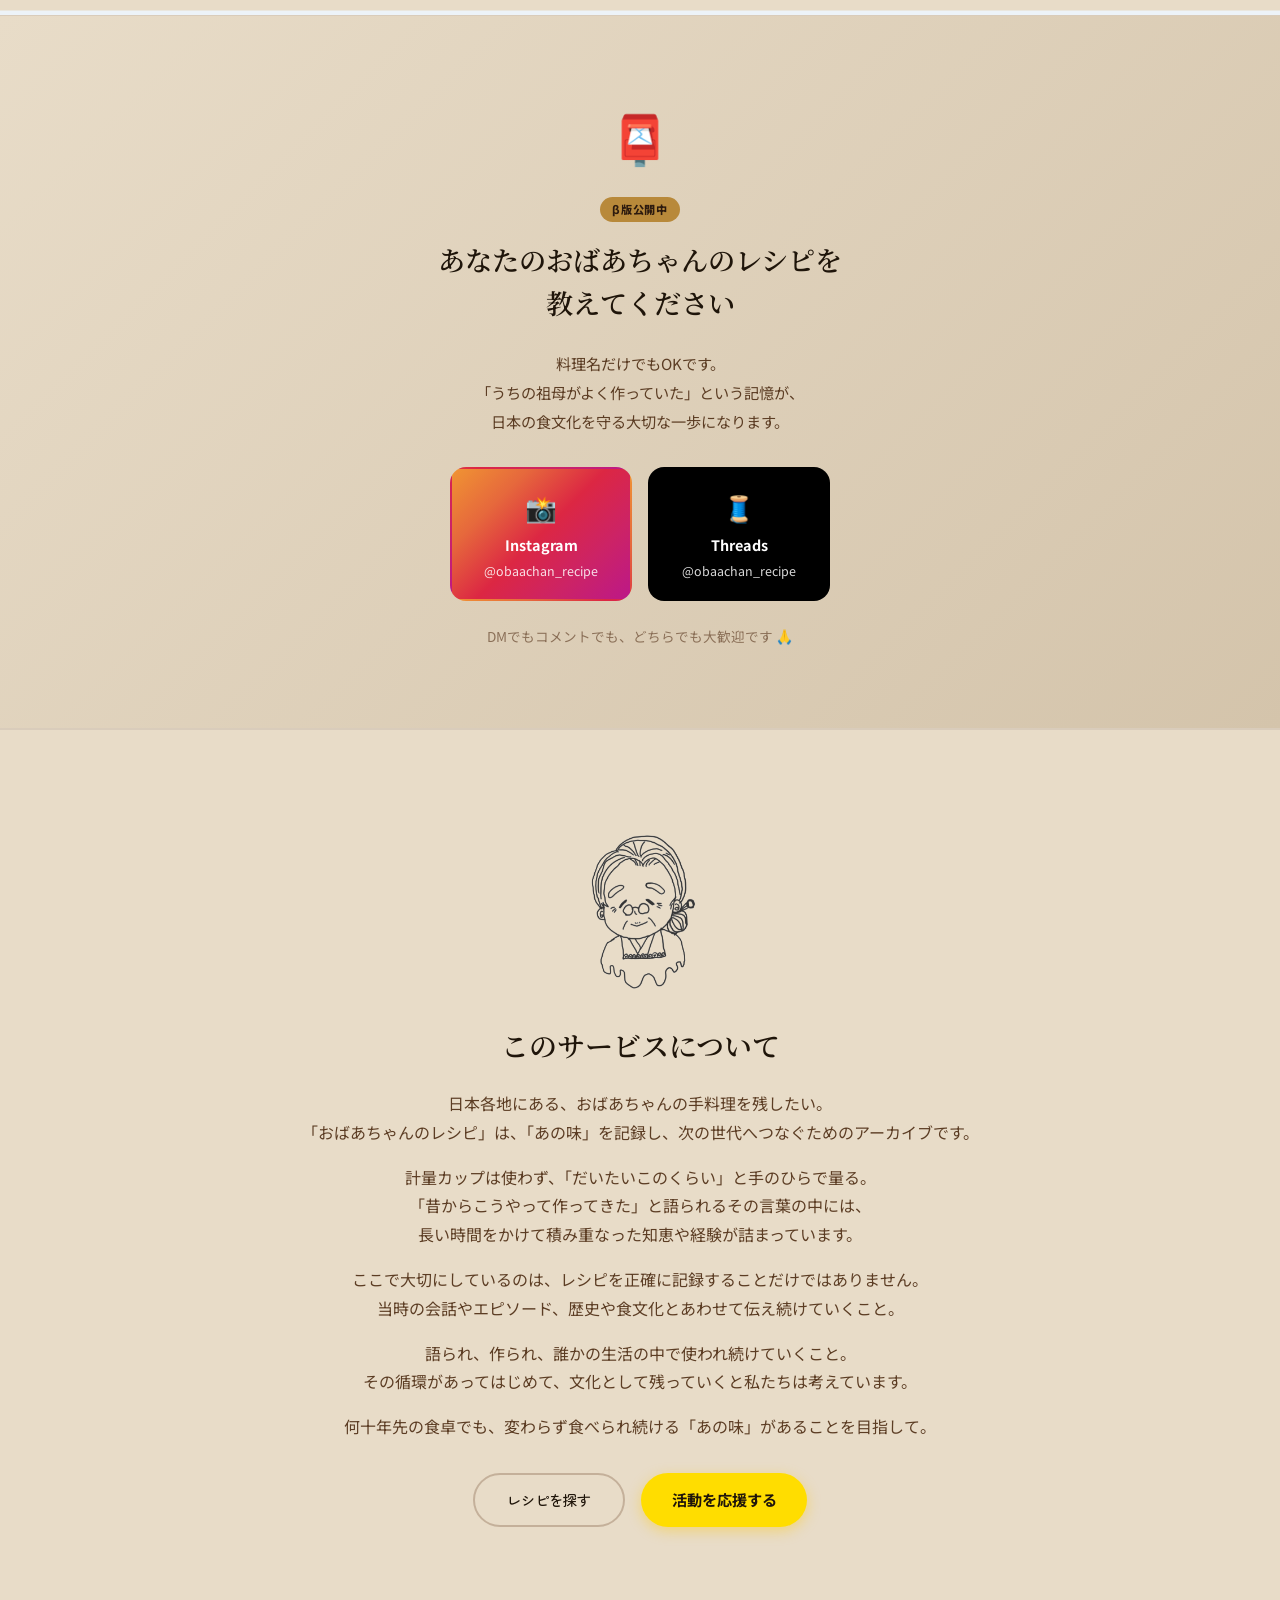
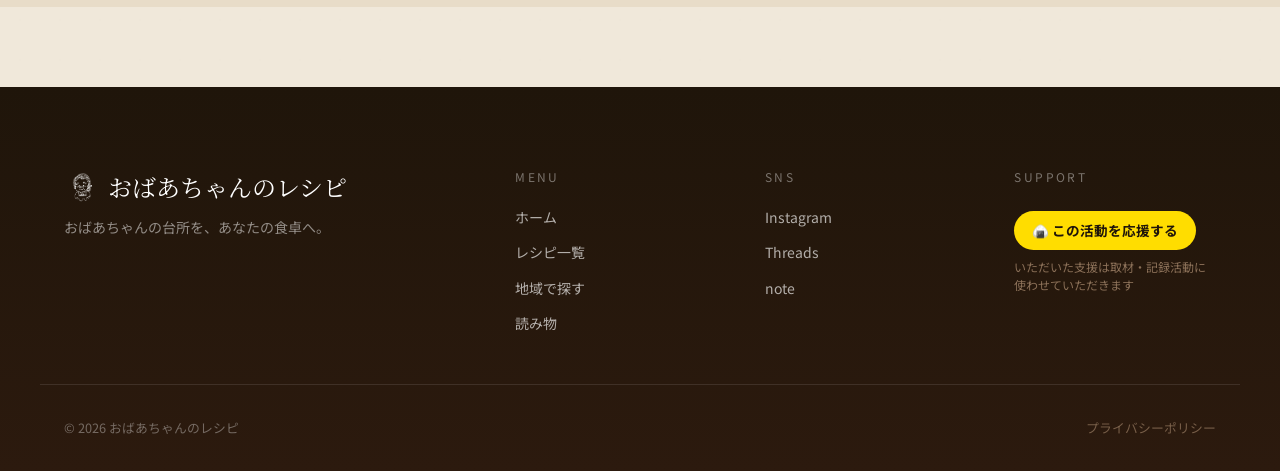
==== commit a5e3899f: "キャッシュバスト: バージョンを20260328bに更新 Co-Authored-By: Claude Sonnet 4.6 <noreply@anthropic.com>" ====
--- a/index.html
+++ b/index.html
@@ -50,7 +50,7 @@
   />
 
   <!-- スタイルシート -->
-  <link rel="stylesheet" href="/styles.css?v=20260328" />
+  <link rel="stylesheet" href="/styles.css?v=20260328b" />
 </head>
 <body>
 
@@ -78,7 +78,7 @@
   </script>
 
   <!-- アプリケーション -->
-  <script type="module" src="/app.js?v=20260328"></script>
+  <script type="module" src="/app.js?v=20260328b"></script>
 
 </body>
 </html>
--- a/styles.css
+++ b/styles.css
@@ -1824,6 +1824,55 @@
 
 .background-block__text:last-child { margin-bottom: 0; }
 
+/* 思い出・エピソードセクション */
+.detail__episode {
+  margin-bottom: var(--space-2xl);
+}
+
+.episode-block {
+  background: #FDF8F0;
+  border-left: 3px solid var(--color-primary);
+  border-radius: 0 var(--radius-md) var(--radius-md) 0;
+  padding: var(--space-xl);
+}
+
+.episode-block__text {
+  font-size: 0.95rem;
+  line-height: 2;
+  color: var(--color-text-primary);
+  margin-bottom: var(--space-md);
+}
+
+.episode-block__source {
+  display: flex;
+  flex-wrap: wrap;
+  align-items: center;
+  gap: var(--space-xs);
+  margin-top: var(--space-md);
+  padding-top: var(--space-md);
+  border-top: 1px solid #EDE5D8;
+  font-size: 0.8rem;
+  color: var(--color-text-secondary);
+}
+
+.episode-block__source-label {
+  font-weight: 600;
+}
+
+.episode-block__source-tag {
+  background: var(--color-bg-warm);
+  border: 1px solid #D9C8B0;
+  border-radius: 99px;
+  padding: 2px 10px;
+  font-size: 0.75rem;
+  color: var(--color-text-secondary);
+}
+
+.episode-block__contributor {
+  color: var(--color-text-muted);
+  font-size: 0.78rem;
+}
+
 /* バッジ追加 */
 .badge--season {
   background: #EDF7F0;
@@ -2439,15 +2488,14 @@
 
 /* サンプルバッジ */
 .badge--sample {
-  background: rgba(44, 26, 14, 0.55);
-  color: #fff;
+  background: #FFDD00;
+  color: #1F150A;
   border: none;
-  font-size: 0.65rem;
-  font-weight: 700;
-  padding: 2px 7px;
+  font-size: 0.7rem;
+  font-weight: 800;
+  padding: 3px 9px;
   border-radius: 4px;
-  letter-spacing: 0.05em;
-  backdrop-filter: blur(4px);
+  letter-spacing: 0.08em;
 }
 
 /* 記事カードのカテゴリー行（サンプルバッジ並べる） */
@@ -3529,3 +3577,11 @@
   color: var(--color-text-primary);
   margin-bottom: 0.2rem;
 }
+
+/* 猫プレースホルダー画像：白背景をカード色に馴染ませる */
+.recipe-card__image--placeholder {
+  mix-blend-mode: multiply;
+  object-fit: contain;
+  padding: 0.5rem;
+  background: transparent;
+}
